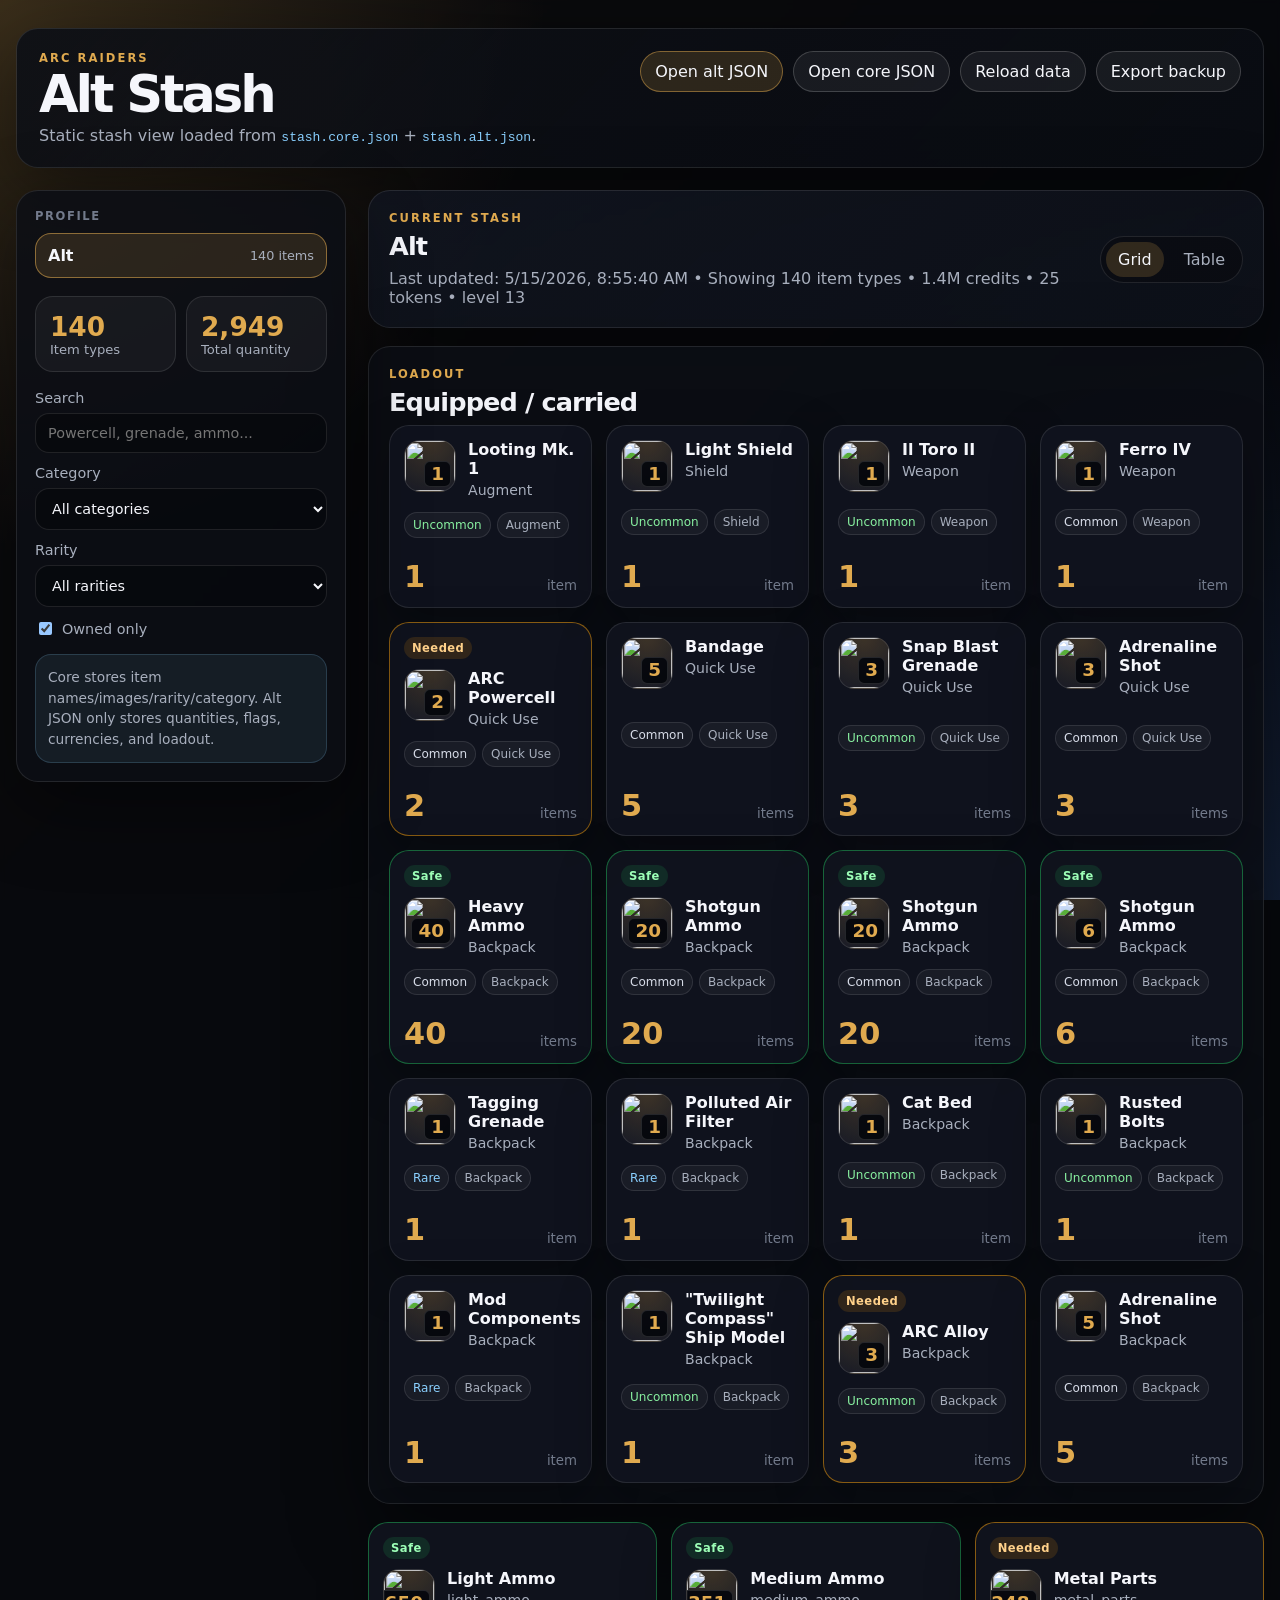
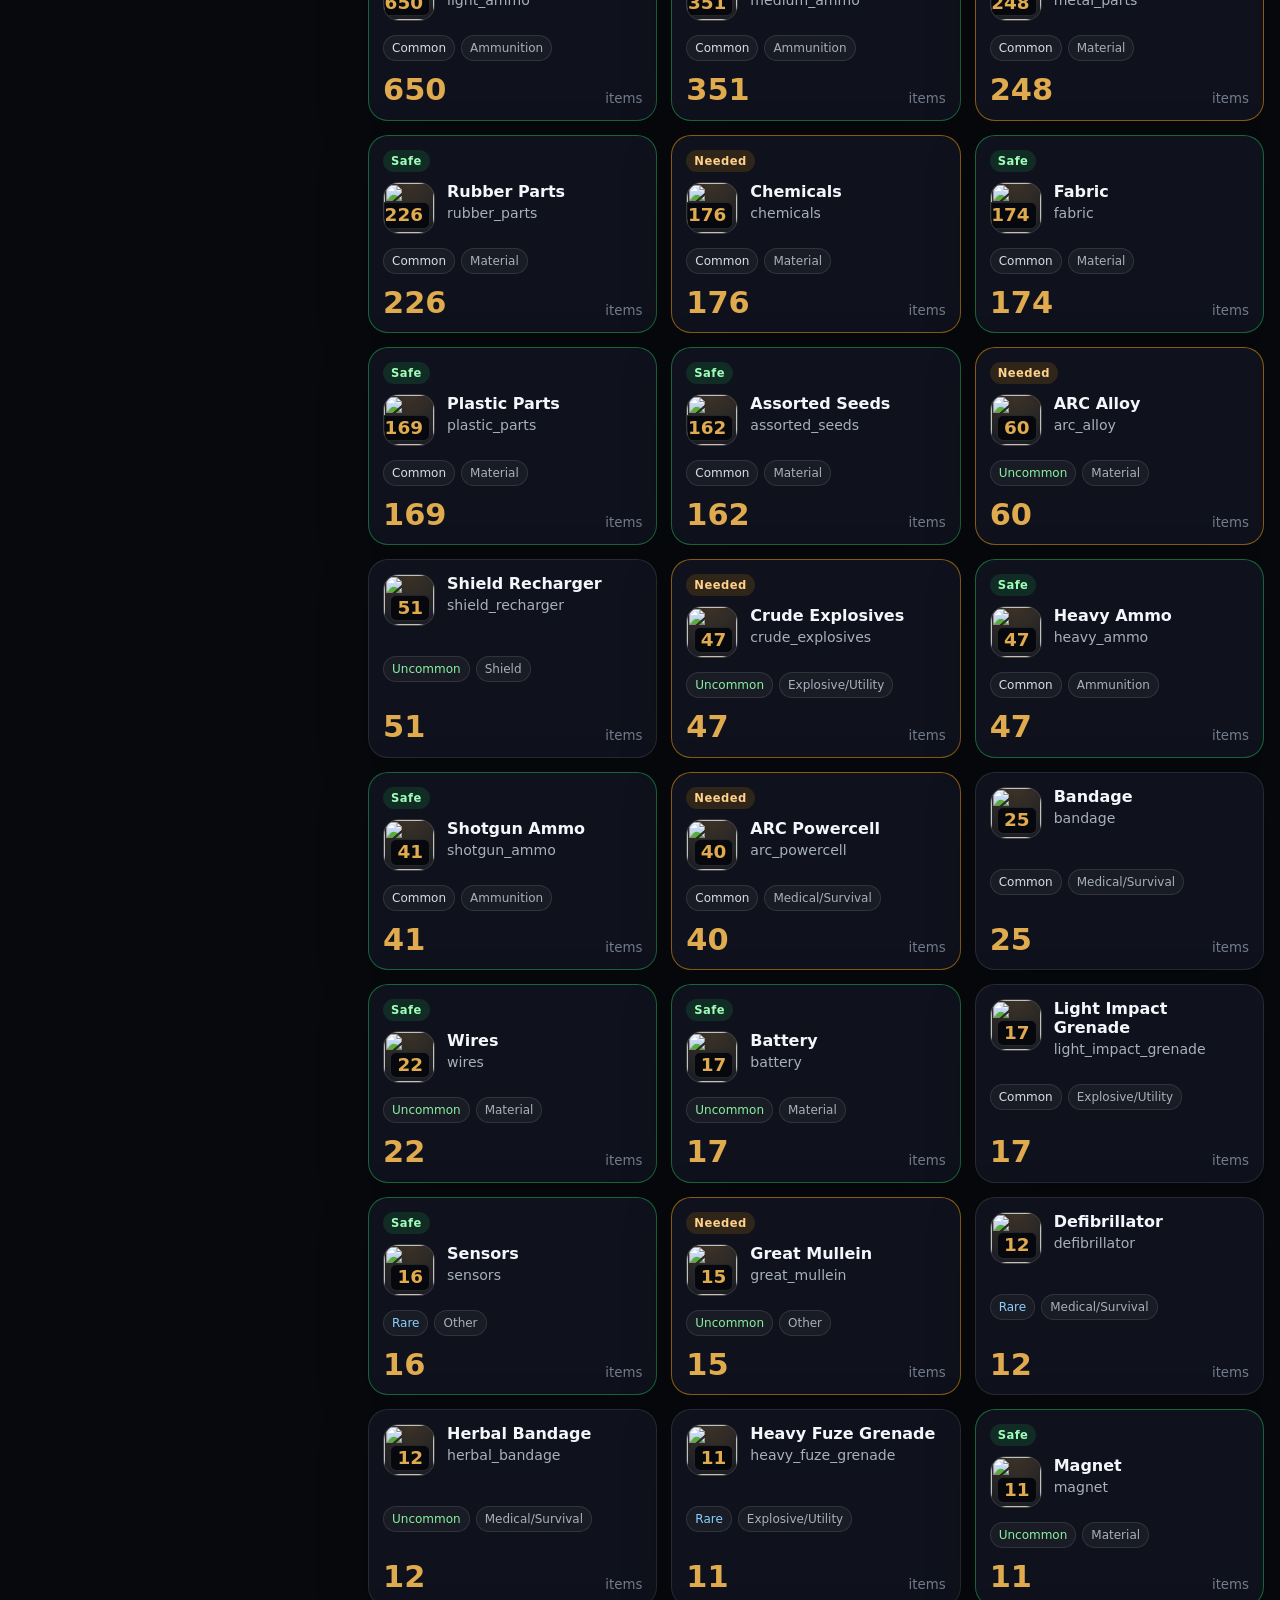
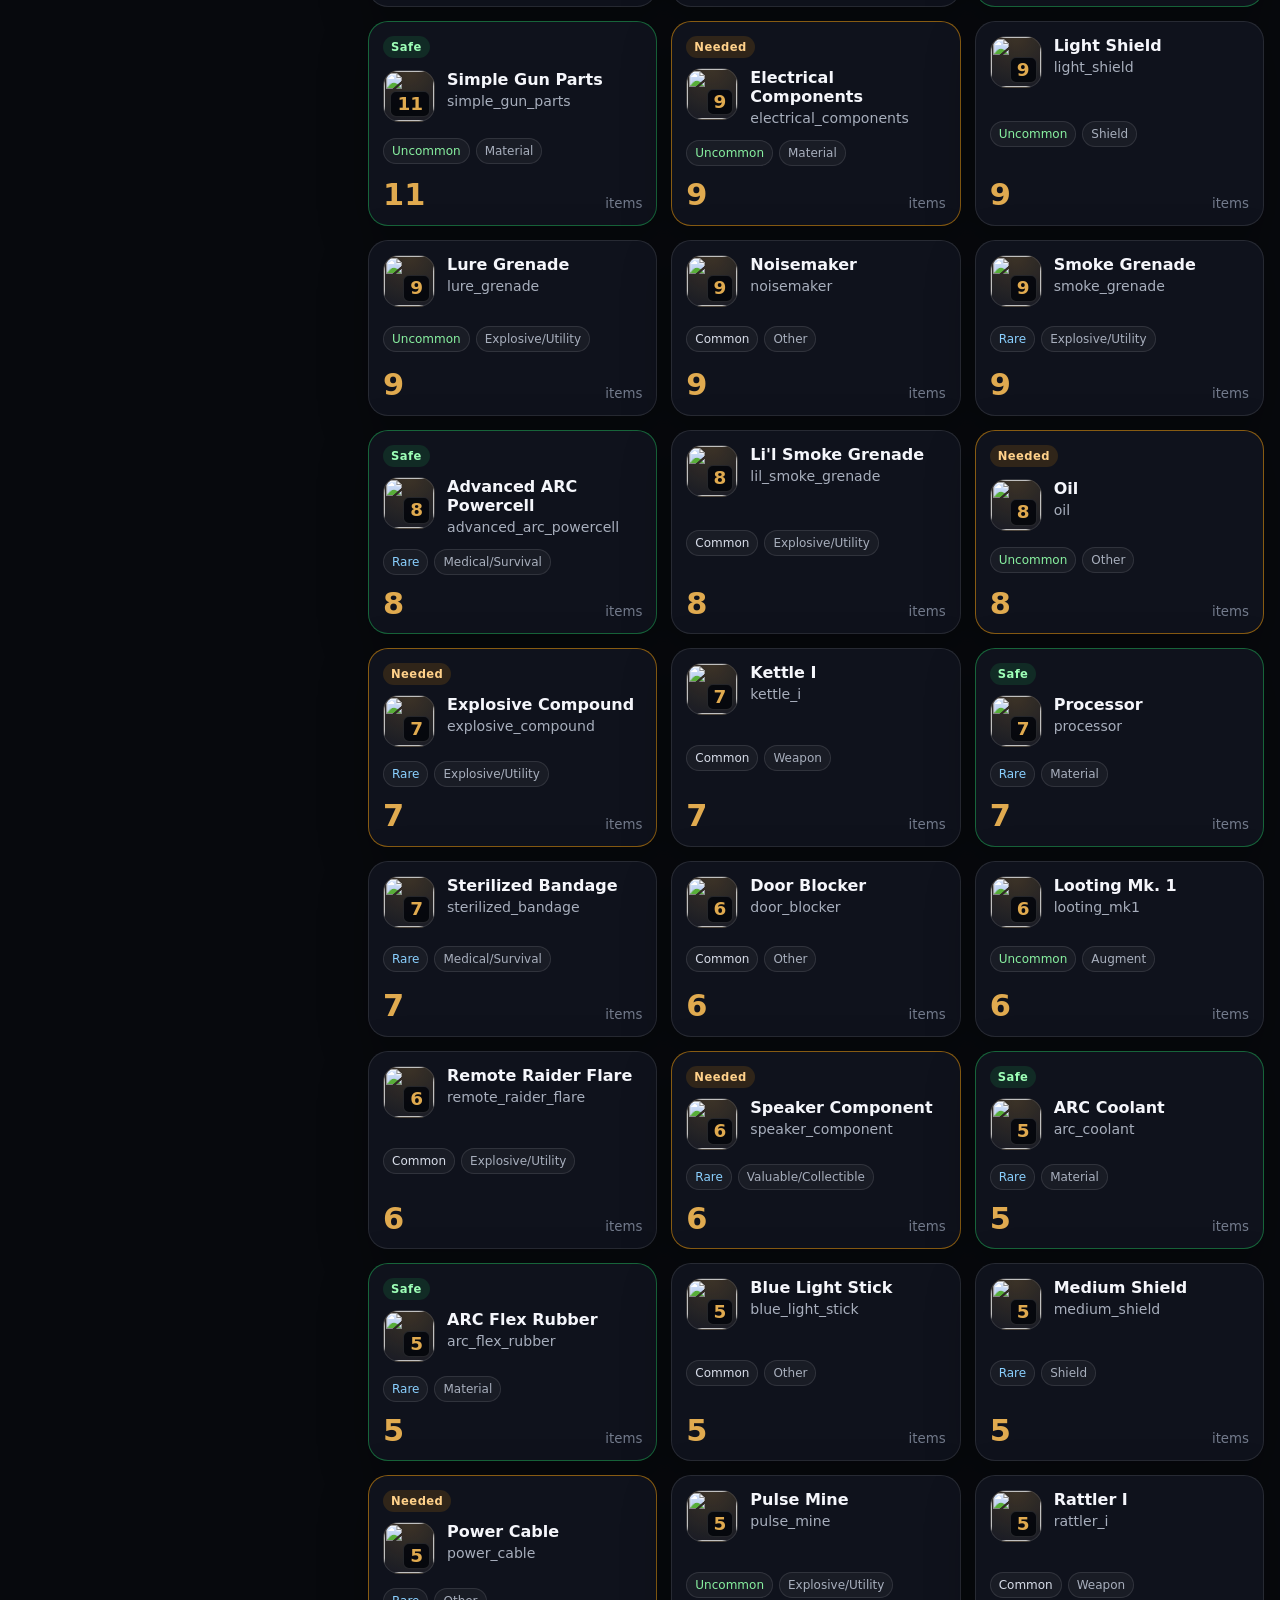
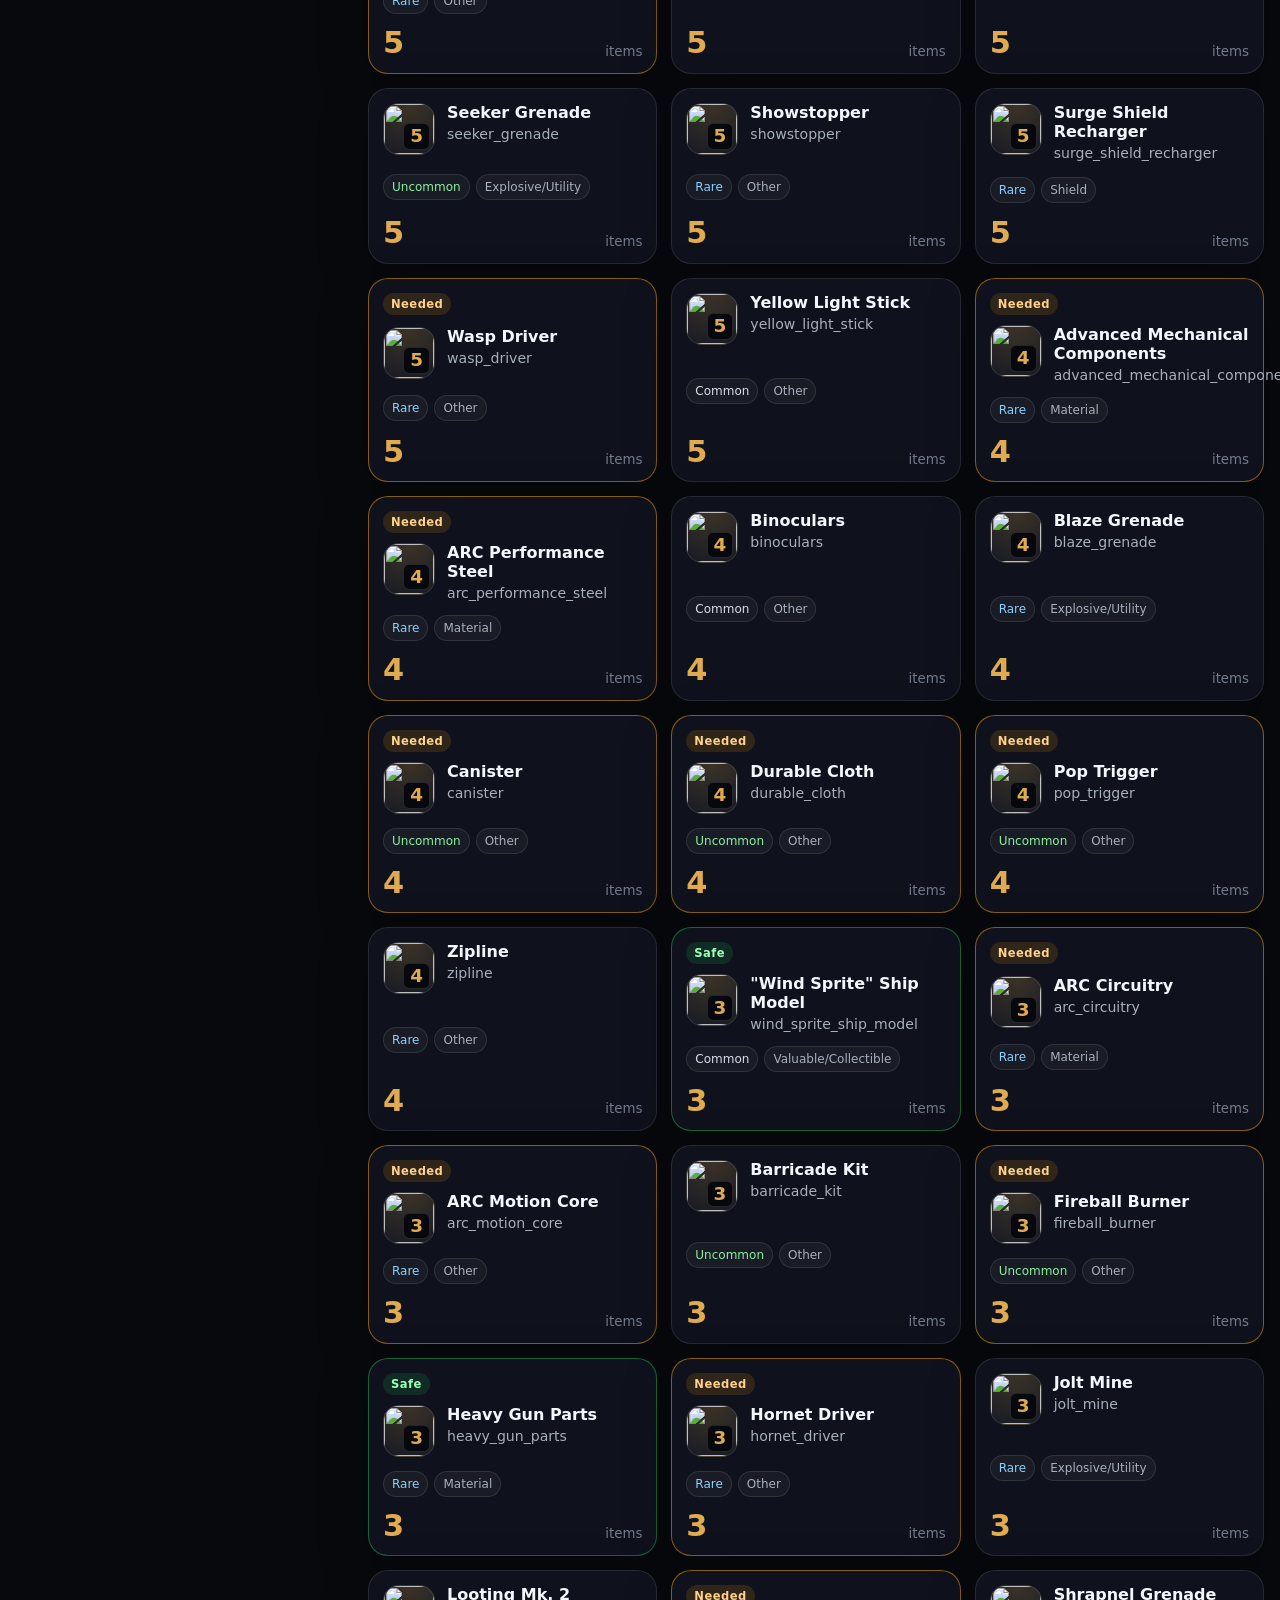
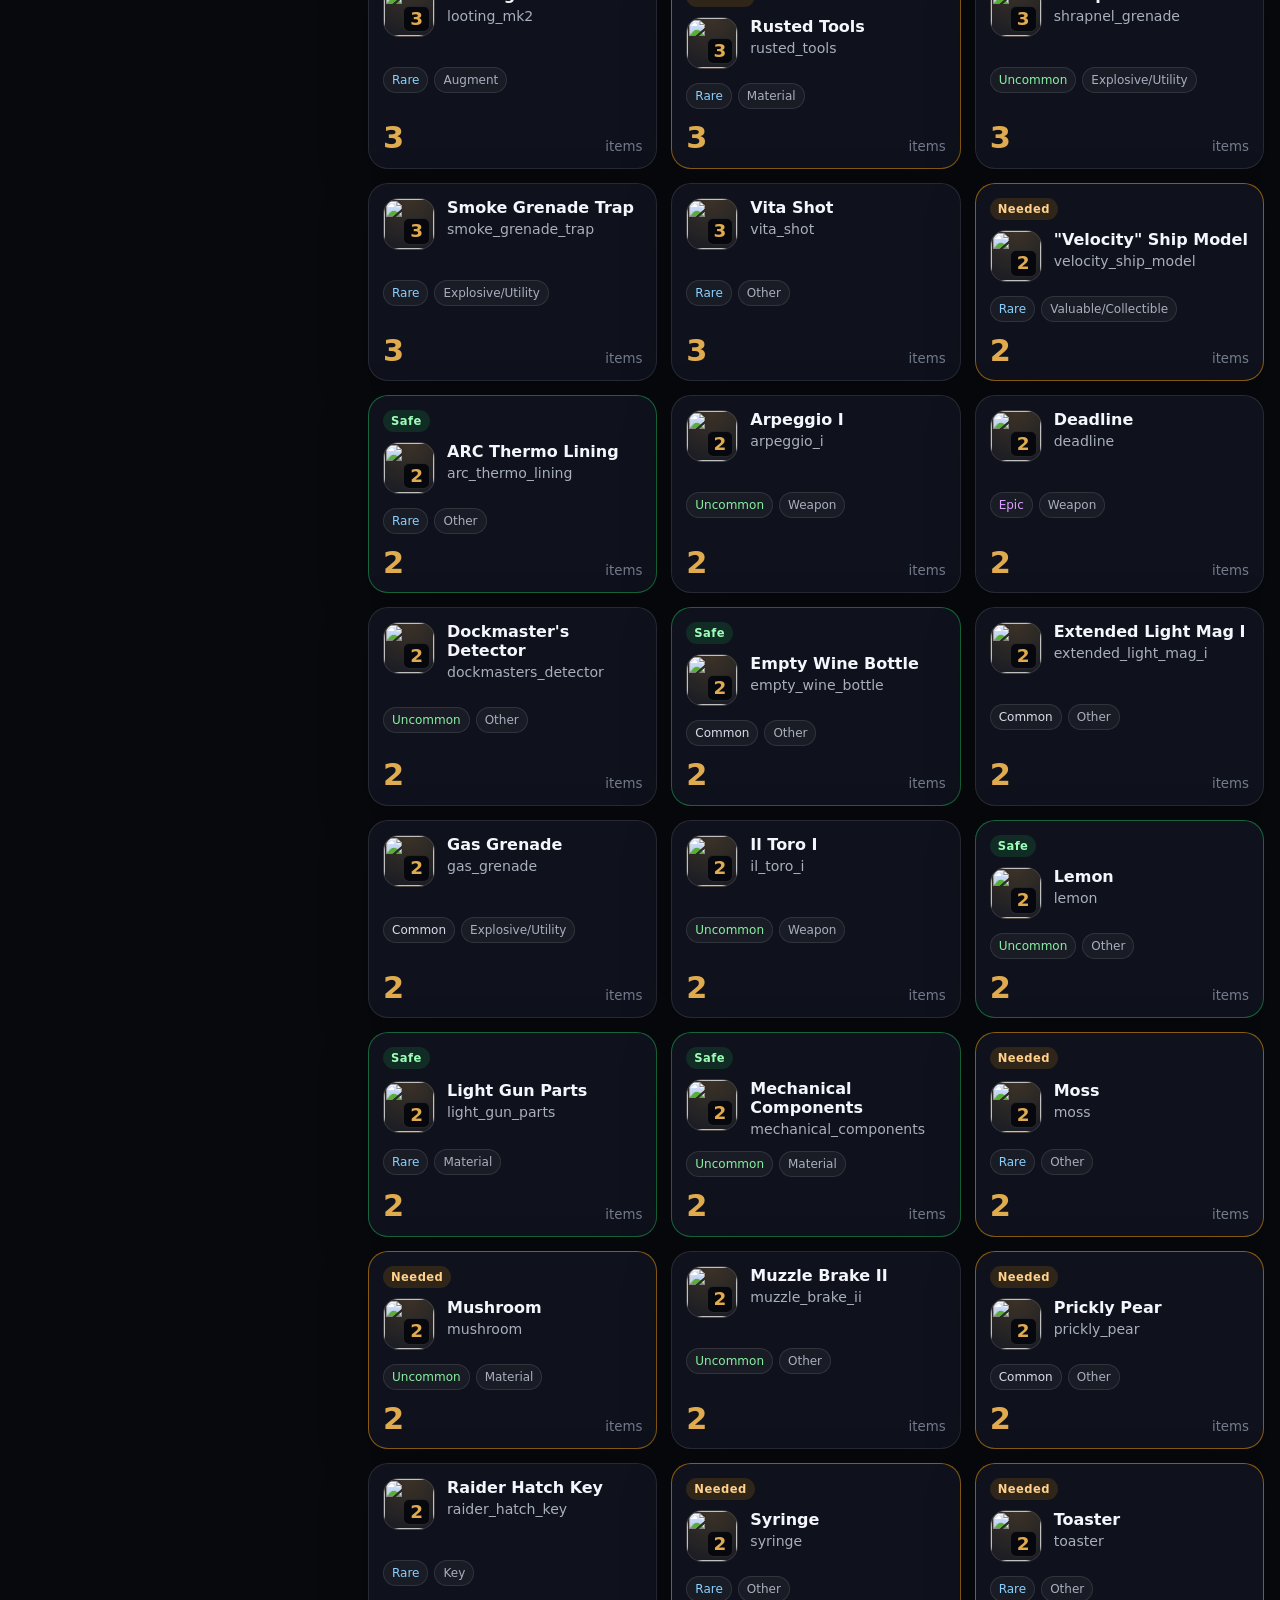
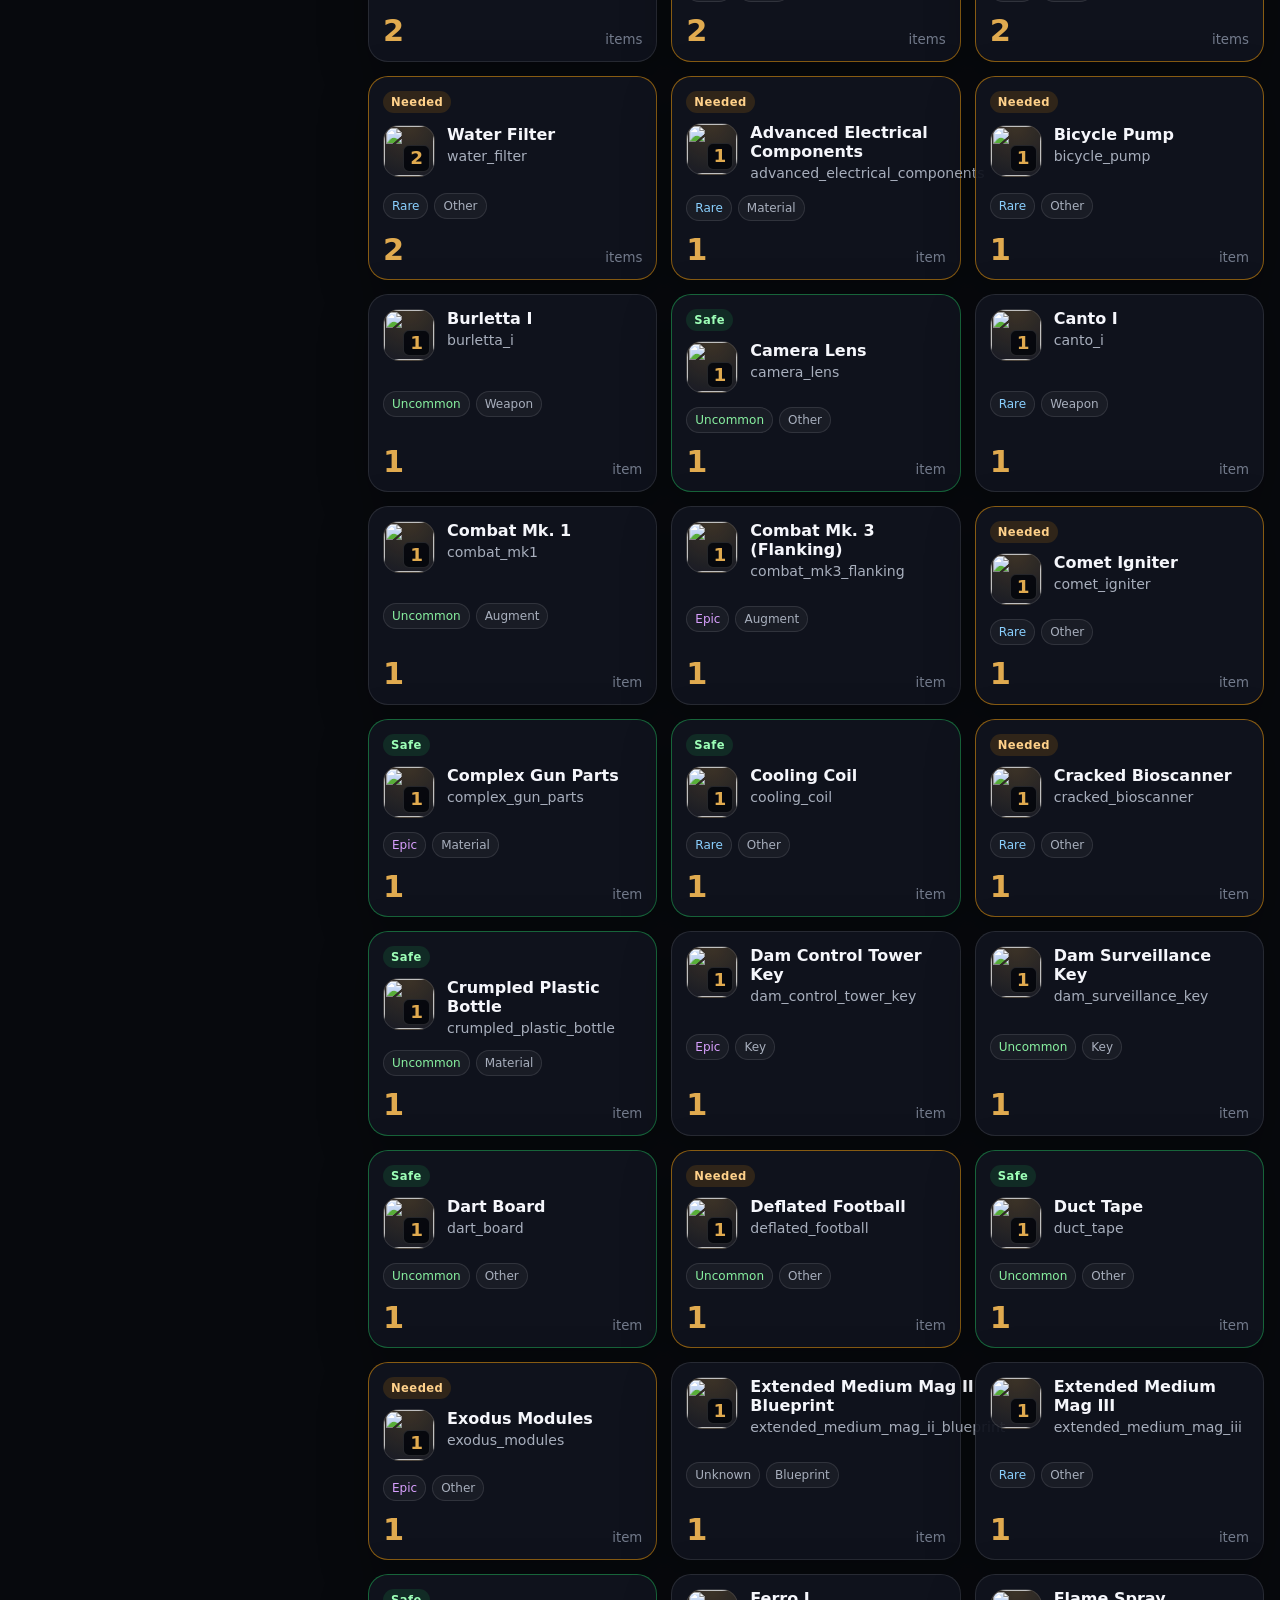
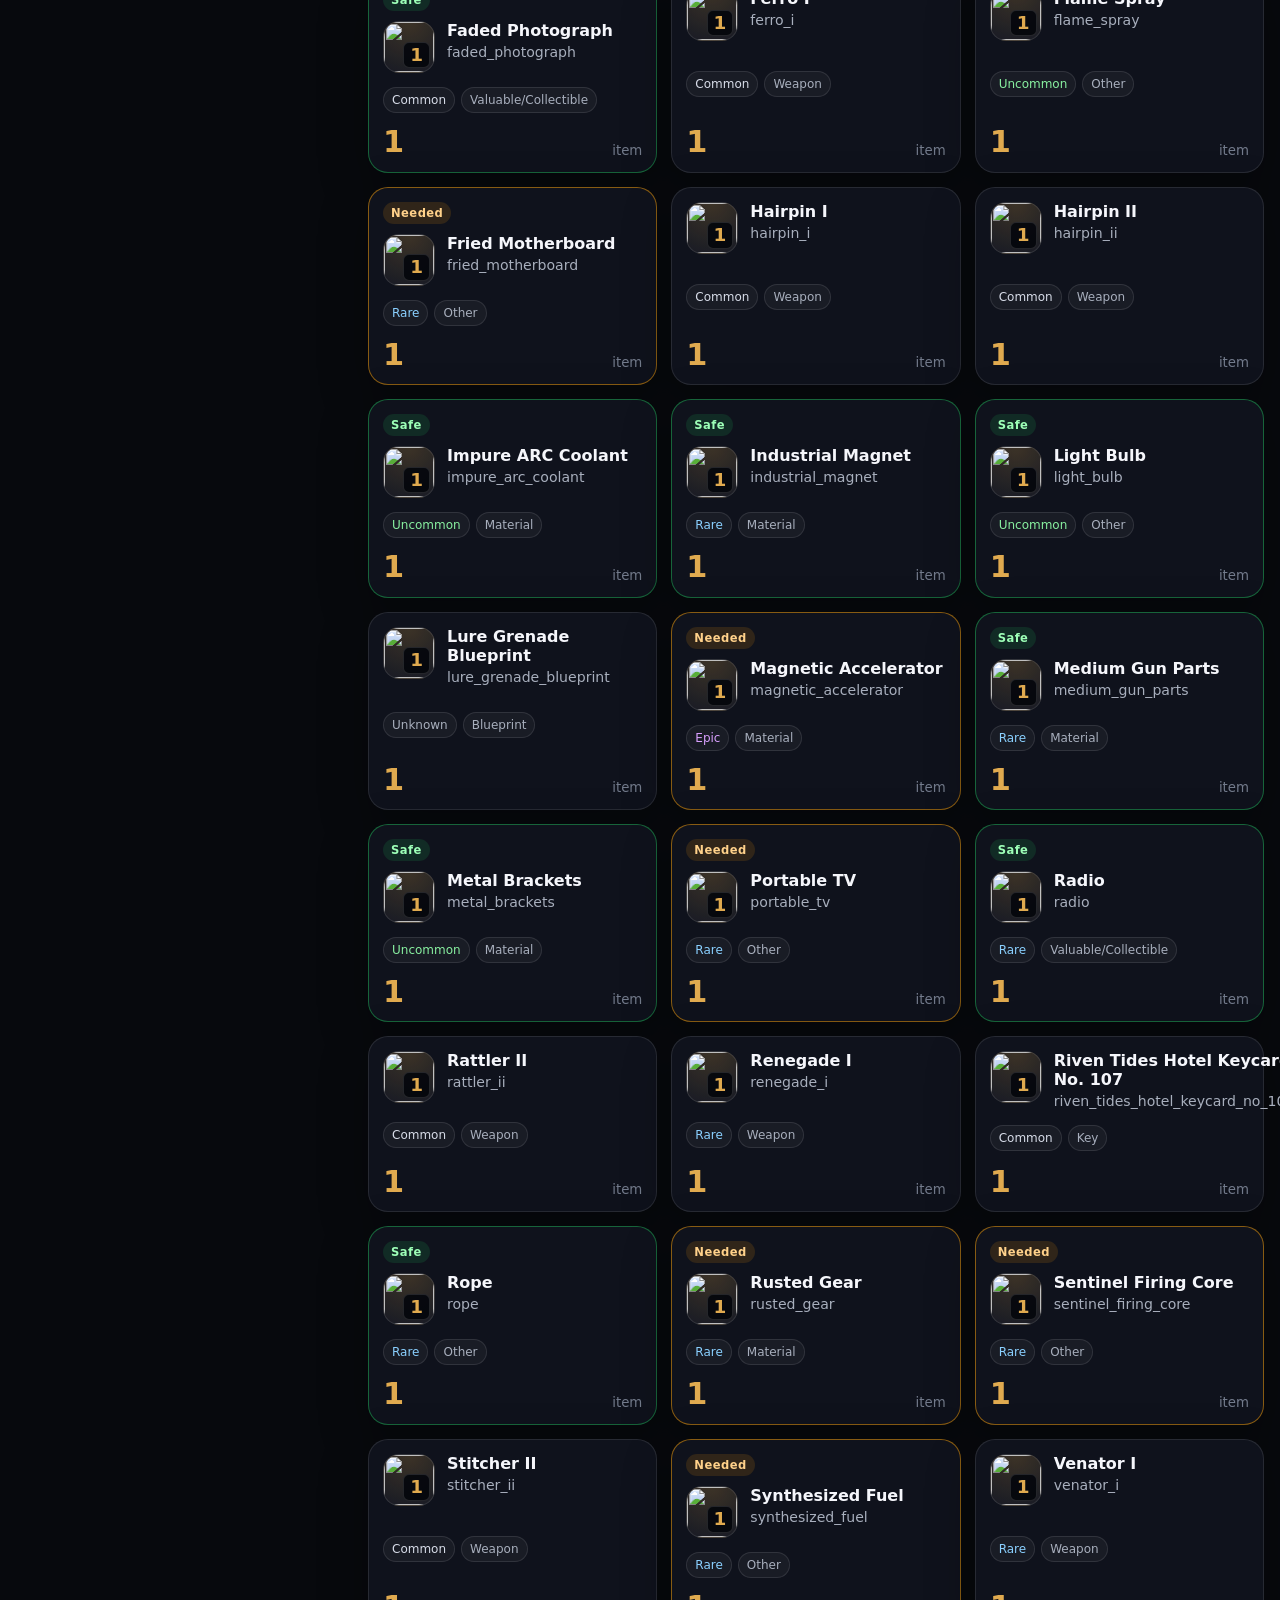
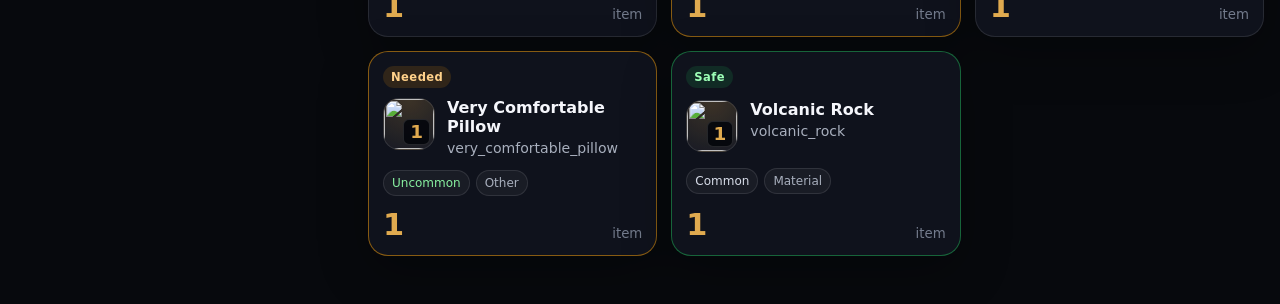
==== alt/index.html @ db2b0db4 "starter upload" ====
<!doctype html>
<html lang="en">
<head>
  <meta charset="utf-8" />
  <meta name="viewport" content="width=device-width, initial-scale=1" />

  <title>Alt Stash - Sic4rio ARC Stash</title>
  <meta name="description" content="Alt stash tracker for ARC Raiders." />

  <link rel="stylesheet" href="../assets/css/main.css" />
</head>
<body>
  <div class="page-bg"></div>
  <div class="page-overlay"></div>

  <div class="app-shell">
    <header class="topbar">
      <div>
        <p class="eyebrow">ARC Raiders</p>
        <h1>Alt Stash</h1>
        <p class="subtext">Static stash view loaded from <code>stash.core.json</code> + <code>stash.alt.json</code>.</p>
      </div>

      <div class="top-actions">
        <a class="btn primary" href="../data/stash.alt.json" target="_blank" rel="noopener">Open alt JSON</a>
        <a class="btn" href="../data/stash.core.json" target="_blank" rel="noopener">Open core JSON</a>
        <button id="reloadBtn" class="btn">Reload data</button>
        <button id="exportBtn" class="btn">Export backup</button>
      </div>
    </header>

    <main class="layout">
      <aside class="sidebar card">
        <div class="profile-block">
          <p class="small-label">Profile</p>
          <div id="profileTabs" class="profile-tabs"></div>
        </div>

        <div class="stats">
          <div>
            <span id="totalItems">0</span>
            <p>Item types</p>
          </div>
          <div>
            <span id="totalQuantity">0</span>
            <p>Total quantity</p>
          </div>
        </div>

        <div class="filters">
          <label>
            Search
            <input id="searchInput" type="search" placeholder="Powercell, grenade, ammo..." />
          </label>

          <label>
            Category
            <select id="categoryFilter">
              <option value="all">All categories</option>
            </select>
          </label>

          <label>
            Rarity
            <select id="rarityFilter">
              <option value="all">All rarities</option>
            </select>
          </label>

          <label class="check-row">
            <input id="ownedOnly" type="checkbox" checked />
            Owned only
          </label>
        </div>

        <div class="hint">
          Core stores item names/images/rarity/category. Alt JSON only stores quantities, flags, currencies, and loadout.
        </div>
      </aside>

      <section class="content">
        <section class="card hero-card">
          <div>
            <p class="eyebrow">Current stash</p>
            <h2 id="profileTitle">Alt</h2>
            <p id="lastUpdated" class="subtext">Loading...</p>
          </div>

          <div class="view-tabs">
            <button class="view-tab active" data-view="grid">Grid</button>
            <button class="view-tab" data-view="table">Table</button>
          </div>
        </section>

        <section id="loadoutSection" class="card loadout-section hidden">
          <div class="section-head">
            <div>
              <p class="eyebrow">Loadout</p>
              <h2>Equipped / carried</h2>
            </div>
          </div>
          <div id="loadoutGrid" class="loadout-grid"></div>
        </section>

        <section id="emptyState" class="card empty-state hidden">
          <h2>No stash data found</h2>
          <p>
            Check that <code>data/stash.core.json</code> and <code>data/stash.alt.json</code> exist.
          </p>
        </section>

        <section id="inventoryGrid" class="inventory-grid"></section>

        <section id="inventoryTableWrap" class="card table-wrap hidden">
          <table>
            <thead>
              <tr>
                <th>Item</th>
                <th>Qty</th>
                <th>Rarity</th>
                <th>Category</th>
                <th>Flags</th>
              </tr>
            </thead>
            <tbody id="inventoryTable"></tbody>
          </table>
        </section>
      </section>
    </main>
  </div>

  <template id="itemCardTemplate">
    <article class="item-card">
      <div class="item-top">
        <div class="item-icon">
          <span></span>
        </div>
        <div>
          <h3></h3>
          <p></p>
        </div>
      </div>

      <div class="item-meta">
        <span class="pill rarity"></span>
        <span class="pill category"></span>
      </div>

      <div class="item-bottom">
        <strong></strong>
        <small></small>
      </div>
    </article>
  </template>

  <script>
    window.STASH_CONFIG = {
      pageTitle: "Alt",
      coreFile: "../data/stash.core.json",
      stashFile: "../data/stash.alt.json"
    };
  </script>
  <script src="../assets/js/app.js"></script>
</body>
</html>
---- assets/css/main.css ----
:root {
  --bg: #07090d;
  --panel: rgba(12, 15, 22, 0.86);
  --panel-strong: rgba(16, 20, 30, 0.94);
  --border: rgba(255, 255, 255, 0.1);
  --border-strong: rgba(255, 255, 255, 0.18);
  --text: #f5f6fb;
  --muted: #a8afbd;
  --muted-2: #737b8c;
  --accent: #e0aa4f;
  --accent-2: #8ad0ff;
  --danger: #ff5f6d;
  --good: #88f0a0;
  --shadow: 0 24px 80px rgba(0, 0, 0, 0.45);
  --radius: 22px;
}

* {
  box-sizing: border-box;
}

html {
  color-scheme: dark;
}

body {
  margin: 0;
  min-height: 100vh;
  font-family:
    Inter,
    ui-sans-serif,
    system-ui,
    -apple-system,
    BlinkMacSystemFont,
    "Segoe UI",
    sans-serif;
  background: var(--bg);
  color: var(--text);
}

button,
input,
select {
  font: inherit;
}

button {
  cursor: pointer;
}

.page-bg {
  position: fixed;
  inset: 0;
  background:
    linear-gradient(135deg, rgba(224, 170, 79, 0.12), rgba(73, 127, 255, 0.08)),
    url("https://sic4riodragon.uk/assets/general.png") center / cover no-repeat;
  filter: saturate(1.05) contrast(1.05);
  z-index: -3;
}

.page-overlay {
  position: fixed;
  inset: 0;
  background:
    radial-gradient(circle at top left, rgba(224, 170, 79, 0.22), transparent 35%),
    radial-gradient(circle at bottom right, rgba(88, 150, 255, 0.16), transparent 36%),
    rgba(3, 5, 9, 0.72);
  backdrop-filter: blur(2px);
  z-index: -2;
}

.app-shell {
  width: min(1520px, calc(100% - 32px));
  margin: 0 auto;
  padding: 28px 0 48px;
}

.topbar {
  display: flex;
  justify-content: space-between;
  align-items: flex-start;
  gap: 18px;
  margin-bottom: 22px;
  padding: 22px;
  border: 1px solid var(--border);
  border-radius: var(--radius);
  background: linear-gradient(135deg, rgba(12, 15, 22, 0.9), rgba(12, 15, 22, 0.58));
  box-shadow: var(--shadow);
}

.eyebrow {
  margin: 0 0 6px;
  color: var(--accent);
  text-transform: uppercase;
  letter-spacing: 0.18em;
  font-size: 0.72rem;
  font-weight: 800;
}

h1,
h2,
h3,
p {
  margin-top: 0;
}

h1 {
  margin-bottom: 8px;
  font-size: clamp(2rem, 4vw, 4.4rem);
  line-height: 0.92;
  letter-spacing: -0.06em;
}

h2 {
  margin-bottom: 8px;
  font-size: clamp(1.5rem, 2vw, 2.4rem);
  letter-spacing: -0.035em;
}

h3 {
  margin-bottom: 4px;
  font-size: 1rem;
}

.subtext {
  margin-bottom: 0;
  color: var(--muted);
}

.top-actions {
  display: flex;
  flex-wrap: wrap;
  justify-content: flex-end;
  gap: 10px;
}

.btn {
  border: 1px solid var(--border-strong);
  background: rgba(255, 255, 255, 0.06);
  color: var(--text);
  border-radius: 999px;
  padding: 10px 14px;
  transition:
    transform 0.15s ease,
    border-color 0.15s ease,
    background 0.15s ease;
}

.btn:hover {
  transform: translateY(-1px);
  border-color: rgba(255, 255, 255, 0.3);
  background: rgba(255, 255, 255, 0.1);
}

.btn.primary {
  border-color: rgba(224, 170, 79, 0.48);
  background: rgba(224, 170, 79, 0.16);
}

.btn.danger {
  border-color: rgba(255, 95, 109, 0.35);
  color: #ffd3d8;
}

.layout {
  display: grid;
  grid-template-columns: 330px minmax(0, 1fr);
  gap: 22px;
}

.card {
  border: 1px solid var(--border);
  border-radius: var(--radius);
  background: var(--panel);
  box-shadow: var(--shadow);
}

.sidebar {
  position: sticky;
  top: 18px;
  align-self: start;
  padding: 18px;
}

.small-label {
  margin-bottom: 10px;
  color: var(--muted-2);
  text-transform: uppercase;
  letter-spacing: 0.14em;
  font-size: 0.72rem;
  font-weight: 800;
}

.profile-tabs {
  display: grid;
  gap: 8px;
}

.profile-tab {
  display: flex;
  align-items: center;
  justify-content: space-between;
  gap: 8px;
  width: 100%;
  border: 1px solid var(--border);
  border-radius: 16px;
  padding: 12px;
  background: rgba(255, 255, 255, 0.045);
  color: var(--text);
  text-align: left;
}

.profile-tab.active {
  border-color: rgba(224, 170, 79, 0.55);
  background: rgba(224, 170, 79, 0.14);
}

.profile-tab span {
  color: var(--muted);
  font-size: 0.8rem;
}

.stats {
  display: grid;
  grid-template-columns: 1fr 1fr;
  gap: 10px;
  margin: 18px 0;
}

.stats div {
  padding: 14px;
  border: 1px solid var(--border);
  border-radius: 18px;
  background: rgba(255, 255, 255, 0.045);
}

.stats span {
  display: block;
  font-size: 1.65rem;
  font-weight: 900;
  color: var(--accent);
}

.stats p {
  margin-bottom: 0;
  color: var(--muted);
  font-size: 0.82rem;
}

.filters {
  display: grid;
  gap: 12px;
}

.filters label {
  display: grid;
  gap: 7px;
  color: var(--muted);
  font-size: 0.9rem;
}

input,
select {
  width: 100%;
  border: 1px solid var(--border);
  border-radius: 14px;
  padding: 11px 12px;
  background: rgba(0, 0, 0, 0.32);
  color: var(--text);
  outline: none;
}

input:focus,
select:focus {
  border-color: rgba(224, 170, 79, 0.55);
}

.check-row {
  display: flex !important;
  grid-template-columns: auto 1fr;
  align-items: center;
}

.check-row input {
  width: auto;
}

.hint {
  margin-top: 16px;
  border: 1px solid rgba(138, 208, 255, 0.18);
  border-radius: 16px;
  padding: 12px;
  background: rgba(138, 208, 255, 0.08);
  color: var(--muted);
  font-size: 0.86rem;
  line-height: 1.5;
}

.content {
  display: grid;
  gap: 18px;
  min-width: 0;
}

.hero-card {
  display: flex;
  align-items: center;
  justify-content: space-between;
  gap: 14px;
  padding: 20px;
  background: linear-gradient(135deg, rgba(16, 20, 30, 0.94), rgba(16, 20, 30, 0.7));
}

.view-tabs {
  display: flex;
  gap: 8px;
  padding: 5px;
  border: 1px solid var(--border);
  border-radius: 999px;
  background: rgba(0, 0, 0, 0.24);
}

.view-tab {
  border: 0;
  border-radius: 999px;
  padding: 8px 12px;
  background: transparent;
  color: var(--muted);
}

.view-tab.active {
  background: rgba(224, 170, 79, 0.18);
  color: var(--text);
}

.empty-state {
  padding: 28px;
  text-align: center;
}

.empty-state p {
  color: var(--muted);
}

code {
  color: var(--accent-2);
}

.inventory-grid {
  display: grid;
  grid-template-columns: repeat(auto-fill, minmax(220px, 1fr));
  gap: 14px;
}

.item-card {
  border: 1px solid var(--border);
  border-radius: 20px;
  padding: 14px;
  background: var(--panel-strong);
  box-shadow: 0 16px 50px rgba(0, 0, 0, 0.28);
  min-height: 176px;
  display: flex;
  flex-direction: column;
  justify-content: space-between;
}

.item-top {
  display: flex;
  gap: 12px;
  align-items: flex-start;
}

.item-icon {
  width: 52px;
  height: 52px;
  display: grid;
  place-items: center;
  flex: 0 0 auto;
  border: 1px solid var(--border);
  border-radius: 16px;
  background: radial-gradient(circle at top, rgba(224, 170, 79, 0.22), rgba(255, 255, 255, 0.04));
  overflow: hidden;
}

.item-icon img {
  width: 100%;
  height: 100%;
  object-fit: contain;
}

.item-icon span {
  color: var(--accent);
  font-weight: 900;
  font-size: 1.15rem;
}

.item-top p {
  margin-bottom: 0;
  color: var(--muted);
  font-size: 0.88rem;
}

.item-meta {
  display: flex;
  flex-wrap: wrap;
  gap: 6px;
  margin: 14px 0;
}

.pill {
  border: 1px solid var(--border);
  border-radius: 999px;
  padding: 5px 8px;
  background: rgba(255, 255, 255, 0.045);
  color: var(--muted);
  font-size: 0.75rem;
}

.pill.rarity.common {
  color: #d7dce8;
}

.pill.rarity.uncommon {
  color: #88f0a0;
}

.pill.rarity.rare {
  color: #8ad0ff;
}

.pill.rarity.epic {
  color: #d9a0ff;
}

.pill.rarity.legendary {
  color: #ffd27a;
}

.item-bottom {
  display: flex;
  align-items: flex-end;
  justify-content: space-between;
  gap: 8px;
}

.item-bottom strong {
  color: var(--accent);
  font-size: 1.9rem;
  line-height: 1;
}

.item-bottom small {
  color: var(--muted-2);
}

.table-wrap {
  overflow: hidden;
}

table {
  width: 100%;
  border-collapse: collapse;
}

th,
td {
  padding: 13px 14px;
  border-bottom: 1px solid var(--border);
  text-align: left;
}

th {
  color: var(--muted);
  font-size: 0.78rem;
  text-transform: uppercase;
  letter-spacing: 0.1em;
}

td {
  color: var(--text);
}

.hidden {
  display: none !important;
}

@media (max-width: 920px) {
  .topbar,
  .hero-card {
    flex-direction: column;
    align-items: stretch;
  }

  .top-actions {
    justify-content: flex-start;
  }

  .layout {
    grid-template-columns: 1fr;
  }

  .sidebar {
    position: static;
  }
}

@media (max-width: 560px) {
  .app-shell {
    width: min(100% - 18px, 1520px);
    padding-top: 10px;
  }

  .topbar,
  .sidebar,
  .hero-card,
  .empty-state {
    border-radius: 18px;
  }

  .inventory-grid {
    grid-template-columns: 1fr;
  }
}
a.btn {
  text-decoration: none;
  display: inline-flex;
  align-items: center;
  justify-content: center;
}

.section-head {
  display: flex;
  justify-content: space-between;
  gap: 14px;
  padding: 20px 20px 0;
}

.loadout-section {
  padding-bottom: 20px;
}

.loadout-grid {
  display: grid;
  grid-template-columns: repeat(auto-fill, minmax(190px, 1fr));
  gap: 14px;
  padding: 0 20px;
}

.item-icon {
  position: relative;
}

.qty-badge {
  position: absolute;
  right: 4px;
  bottom: 4px;
  min-width: 1.5rem;
  padding: 3px 6px;
  border-radius: 6px;
  background: rgba(5, 7, 12, 0.92);
  color: var(--text);
  font-size: 0.75rem;
  font-weight: 800;
  line-height: 1;
  text-align: center;
  border: 1px solid rgba(255, 255, 255, 0.12);
}

.item-card.is-needed {
  border-color: rgba(245, 158, 11, 0.52);
}

.item-card.is-needed::before {
  content: "Needed";
  display: inline-flex;
  width: max-content;
  margin-bottom: 10px;
  padding: 4px 8px;
  border-radius: 999px;
  background: rgba(245, 158, 11, 0.14);
  color: #ffd18a;
  font-size: 0.72rem;
  font-weight: 800;
  letter-spacing: 0.04em;
}

.item-card.is-safe {
  border-color: rgba(34, 197, 94, 0.46);
}

.item-card.is-safe::before {
  content: "Safe";
  display: inline-flex;
  width: max-content;
  margin-bottom: 10px;
  padding: 4px 8px;
  border-radius: 999px;
  background: rgba(34, 197, 94, 0.14);
  color: #9dffb7;
  font-size: 0.72rem;
  font-weight: 800;
  letter-spacing: 0.04em;
}

.item-card.compact {
  min-height: 150px;
}

.item-card.compact .item-bottom {
  margin-top: 10px;
}


a.btn {
  text-decoration: none;
  display: inline-flex;
  align-items: center;
  justify-content: center;
}

.section-head {
  display: flex;
  justify-content: space-between;
  gap: 14px;
  padding: 20px 20px 0;
}

.loadout-section {
  padding-bottom: 20px;
}

.loadout-grid {
  display: grid;
  grid-template-columns: repeat(auto-fill, minmax(190px, 1fr));
  gap: 14px;
  padding: 0 20px;
}

.item-icon {
  position: relative;
}

.qty-badge {
  position: absolute;
  right: 4px;
  bottom: 4px;
  min-width: 1.5rem;
  padding: 3px 6px;
  border-radius: 6px;
  background: rgba(5, 7, 12, 0.92);
  color: var(--text);
  font-size: 0.75rem;
  font-weight: 800;
  line-height: 1;
  text-align: center;
  border: 1px solid rgba(255, 255, 255, 0.12);
}

.item-card.is-needed {
  border-color: rgba(245, 158, 11, 0.52);
}

.item-card.is-needed::before {
  content: "Needed";
  display: inline-flex;
  width: max-content;
  margin-bottom: 10px;
  padding: 4px 8px;
  border-radius: 999px;
  background: rgba(245, 158, 11, 0.14);
  color: #ffd18a;
  font-size: 0.72rem;
  font-weight: 800;
  letter-spacing: 0.04em;
}

.item-card.is-safe {
  border-color: rgba(34, 197, 94, 0.46);
}

.item-card.is-safe::before {
  content: "Safe";
  display: inline-flex;
  width: max-content;
  margin-bottom: 10px;
  padding: 4px 8px;
  border-radius: 999px;
  background: rgba(34, 197, 94, 0.14);
  color: #9dffb7;
  font-size: 0.72rem;
  font-weight: 800;
  letter-spacing: 0.04em;
}

.item-card.compact {
  min-height: 150px;
}

.item-card.compact .item-bottom {
  margin-top: 10px;
}
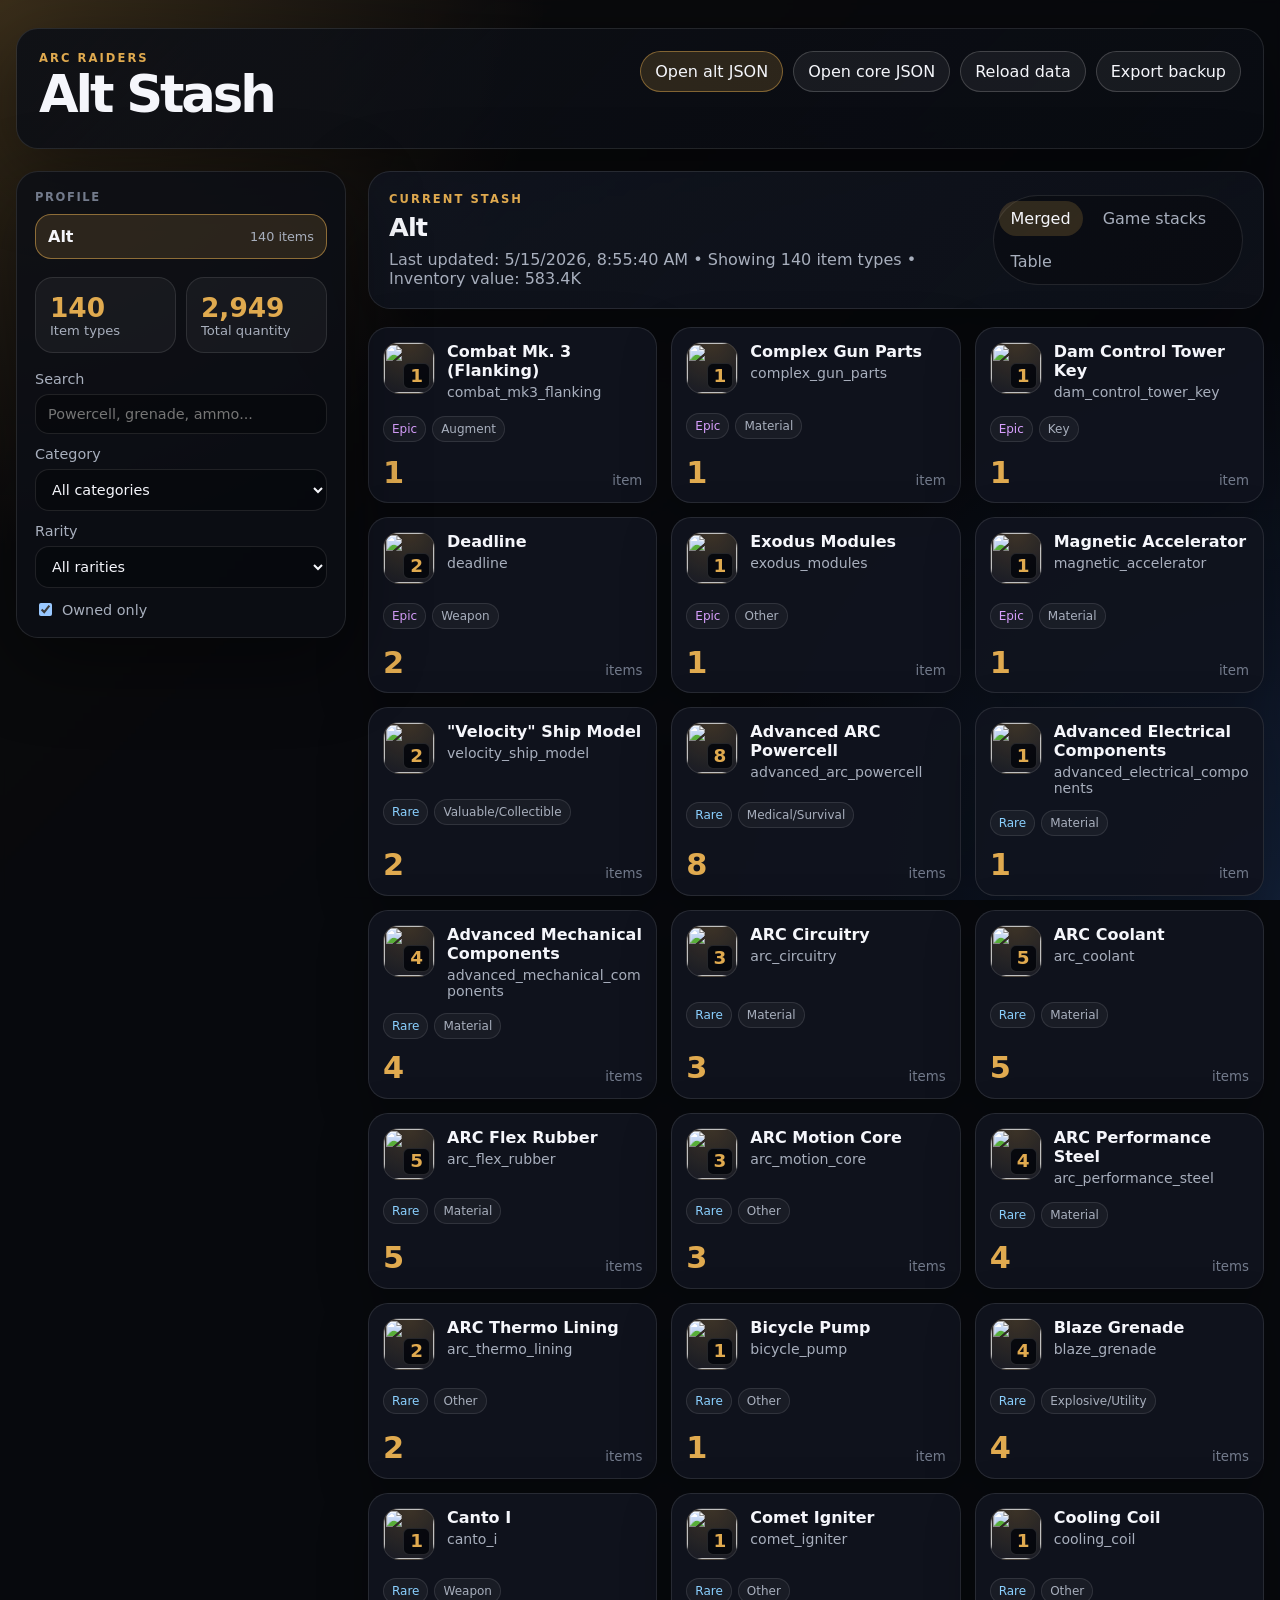
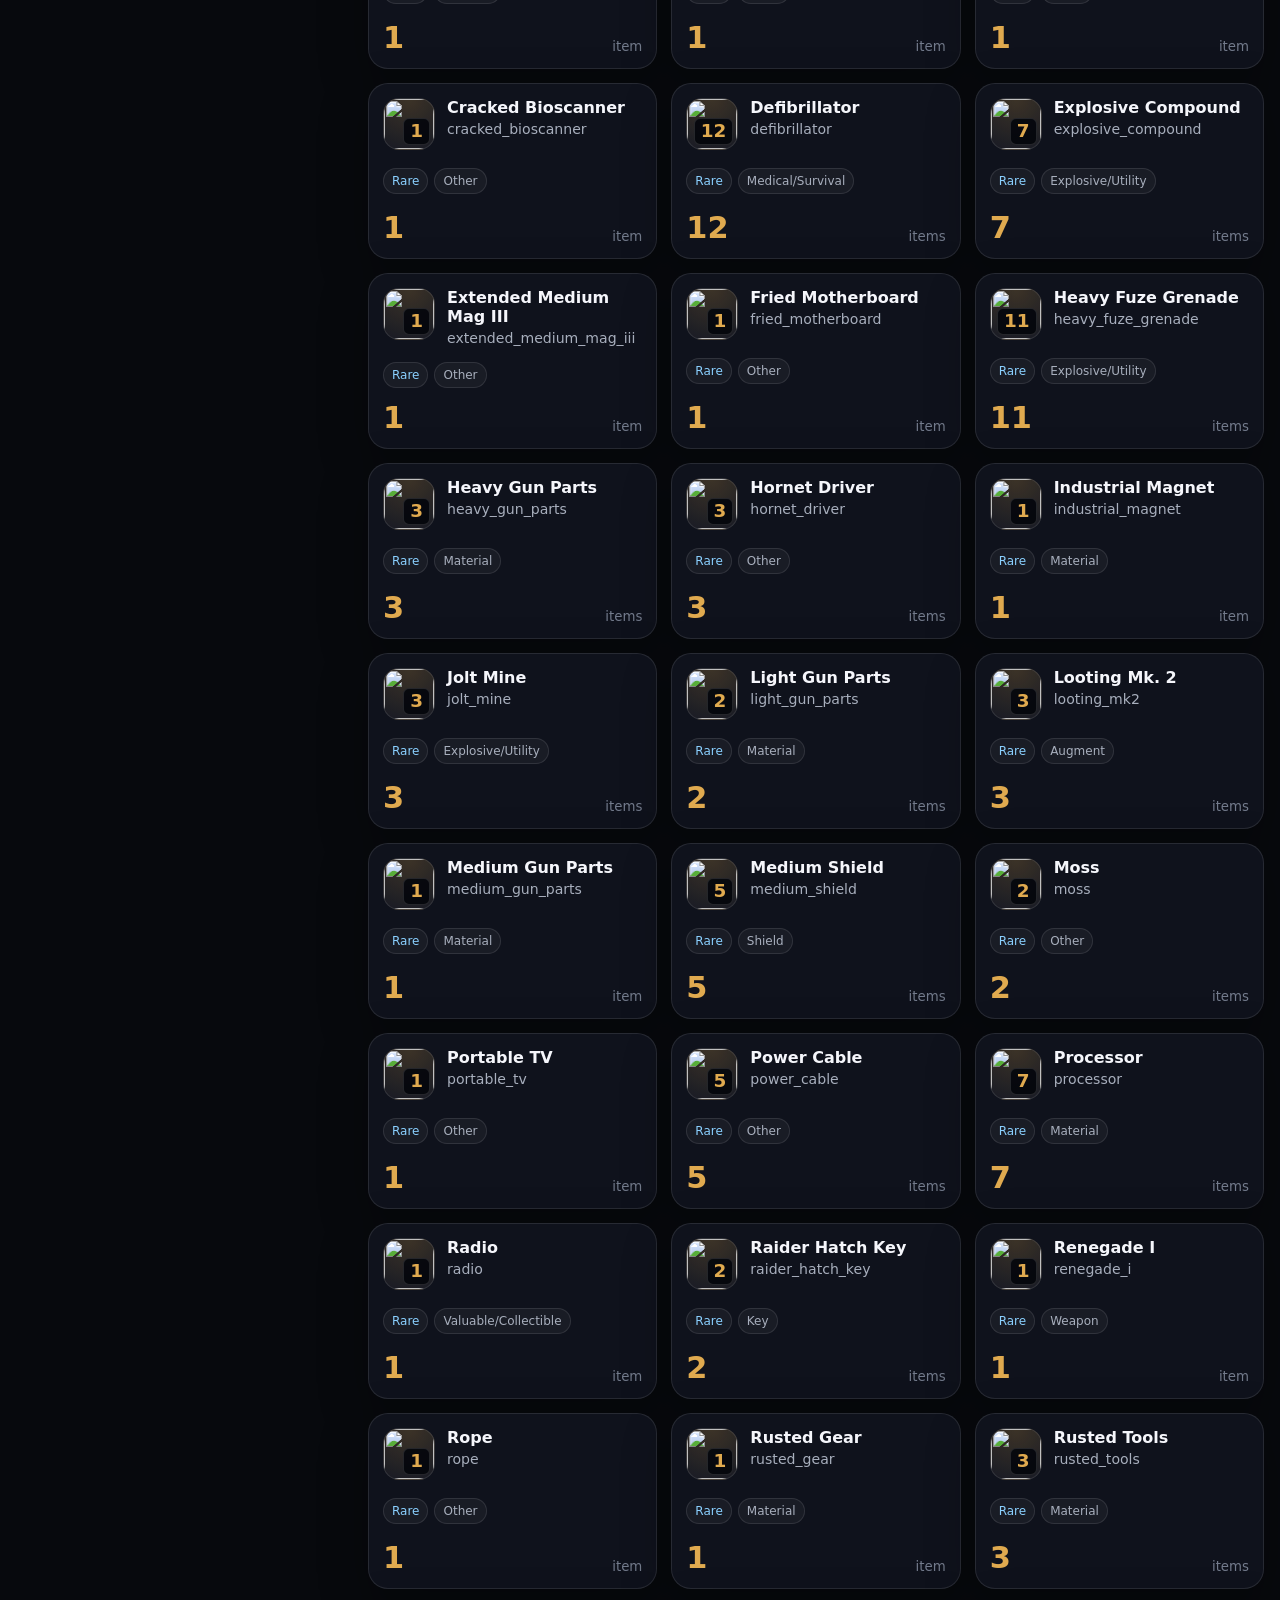
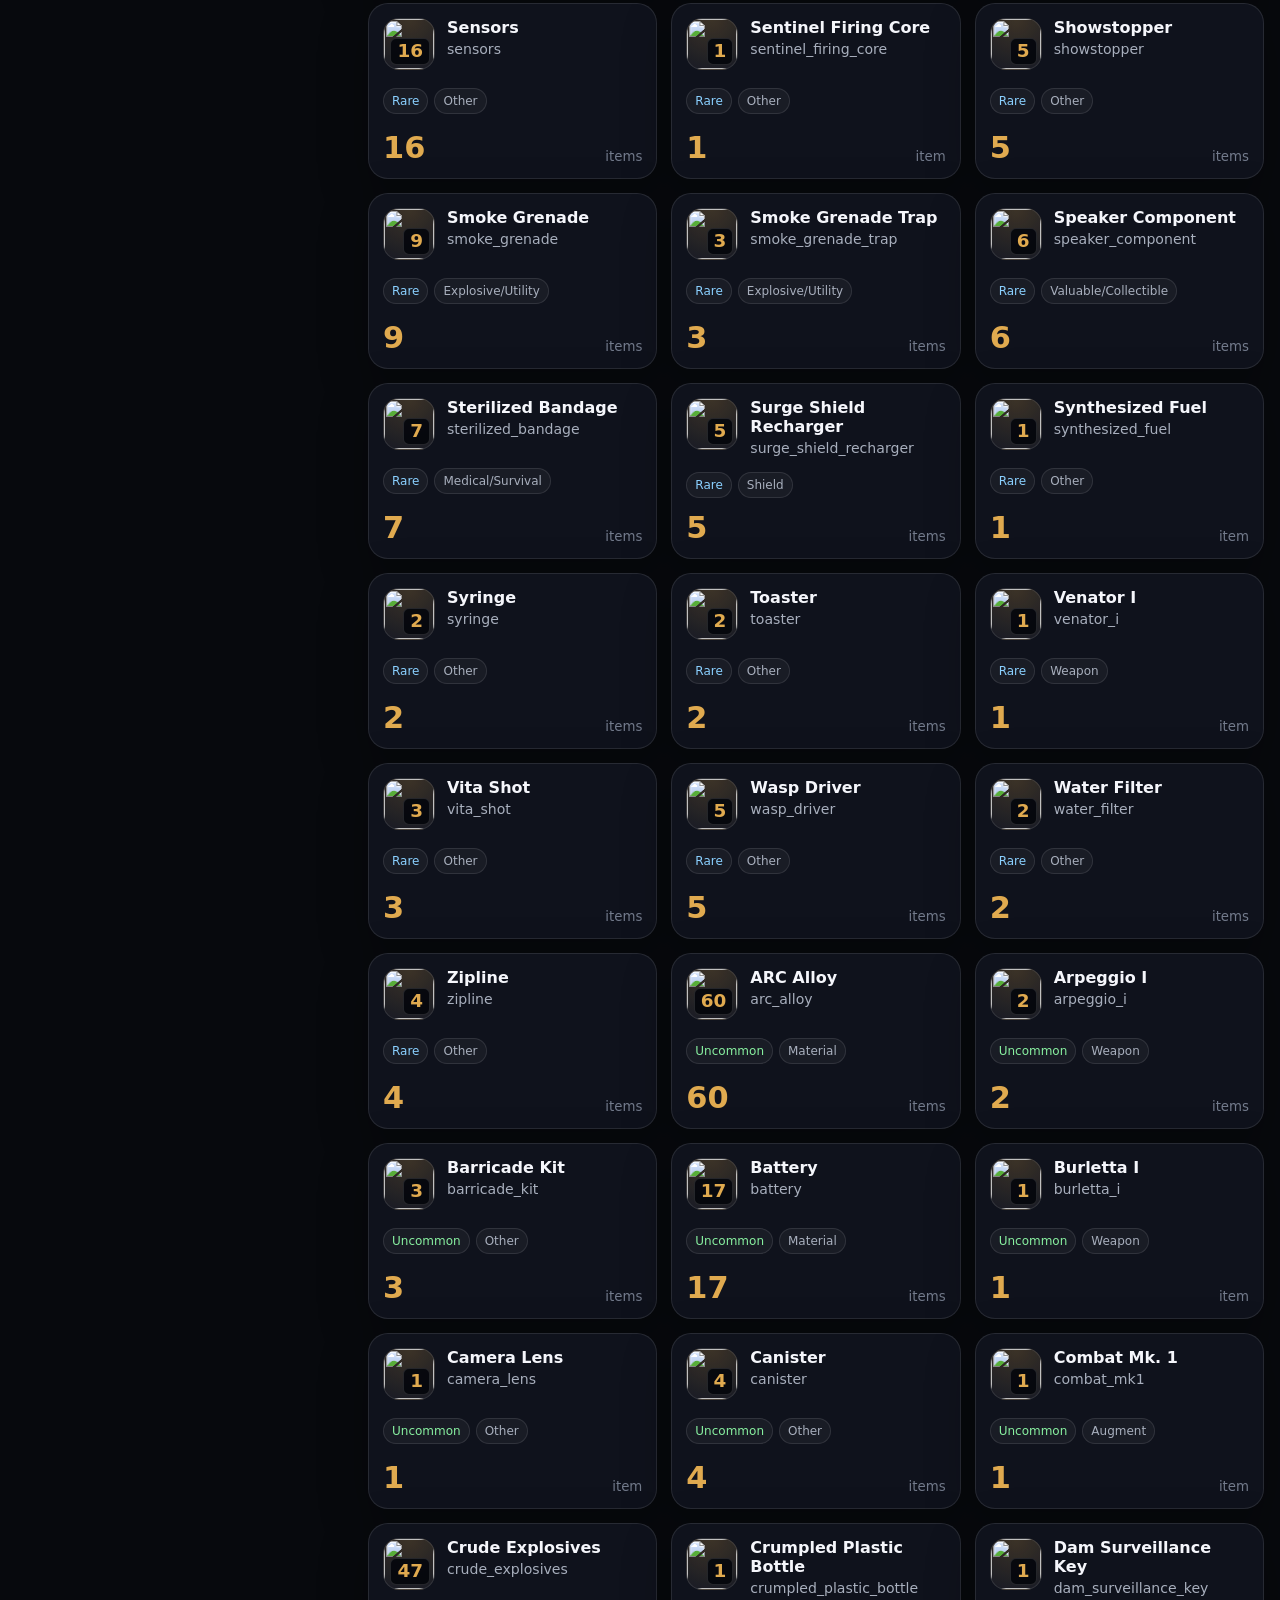
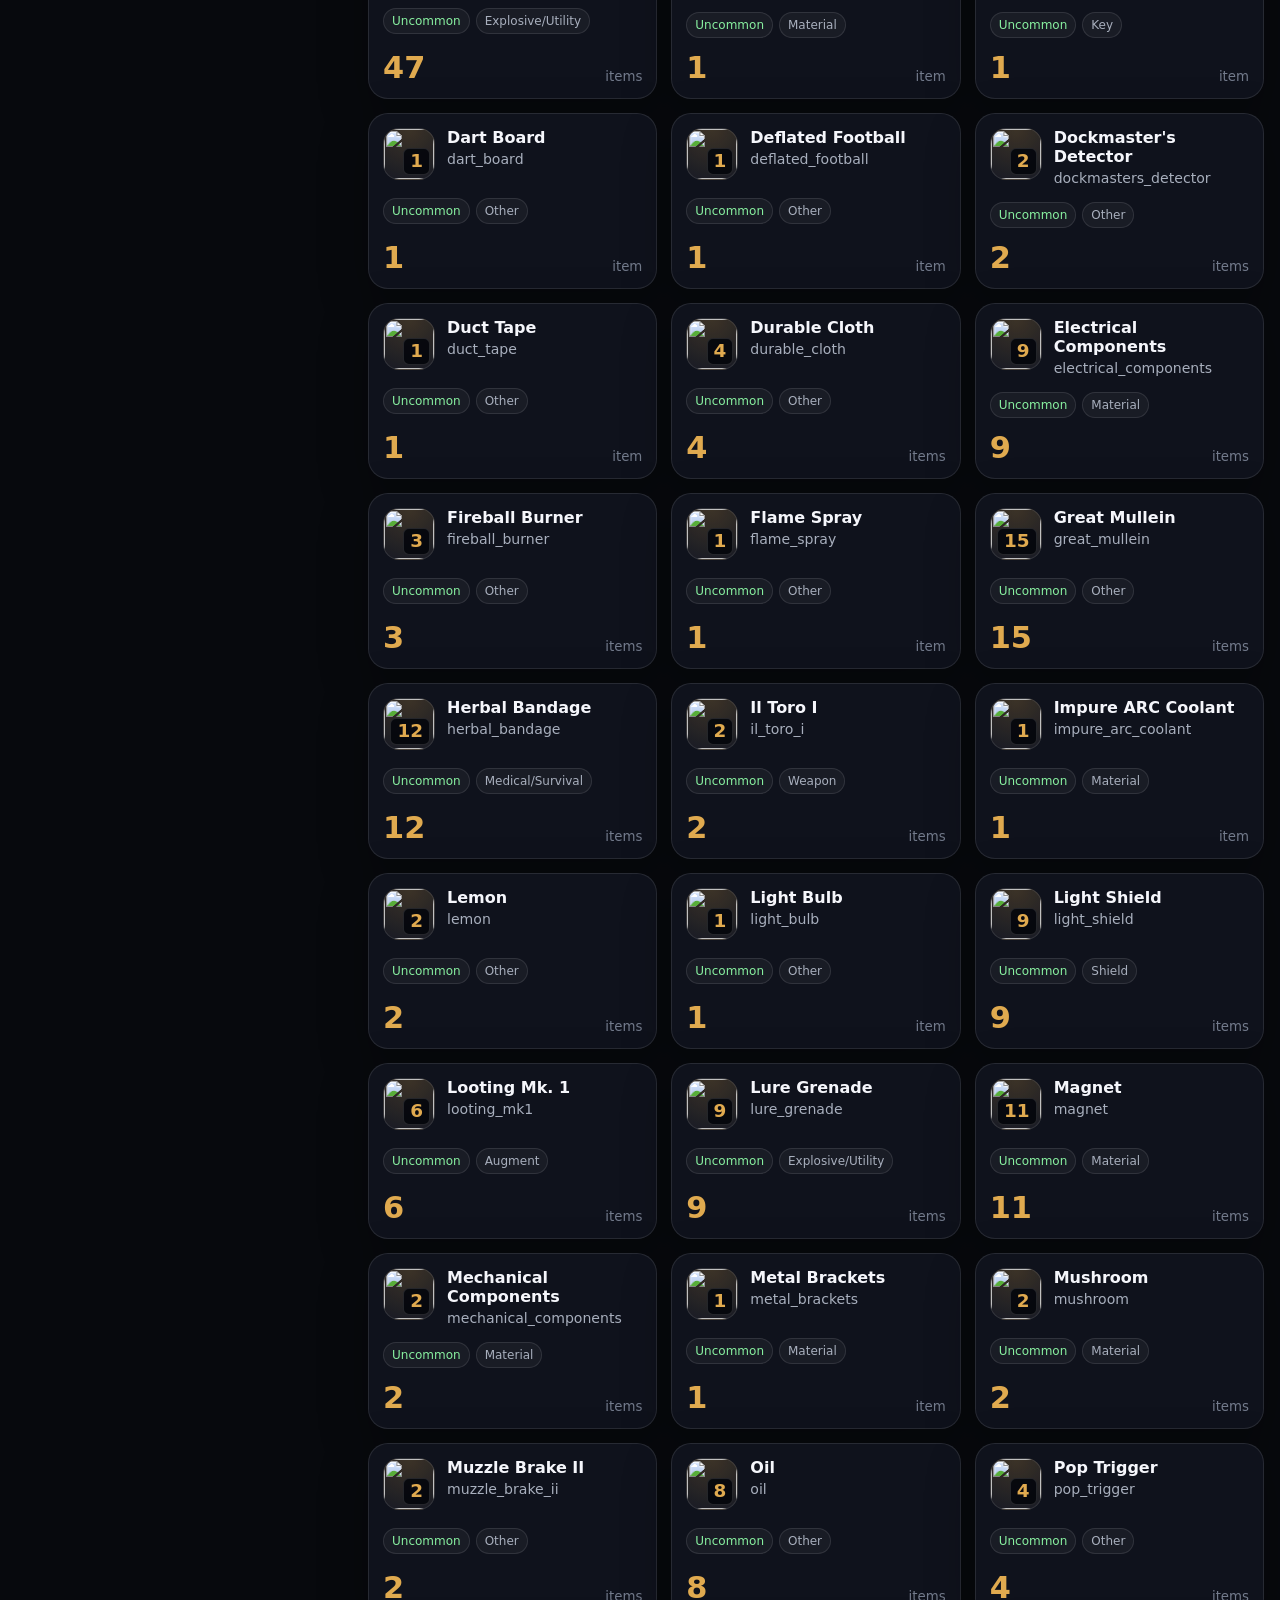
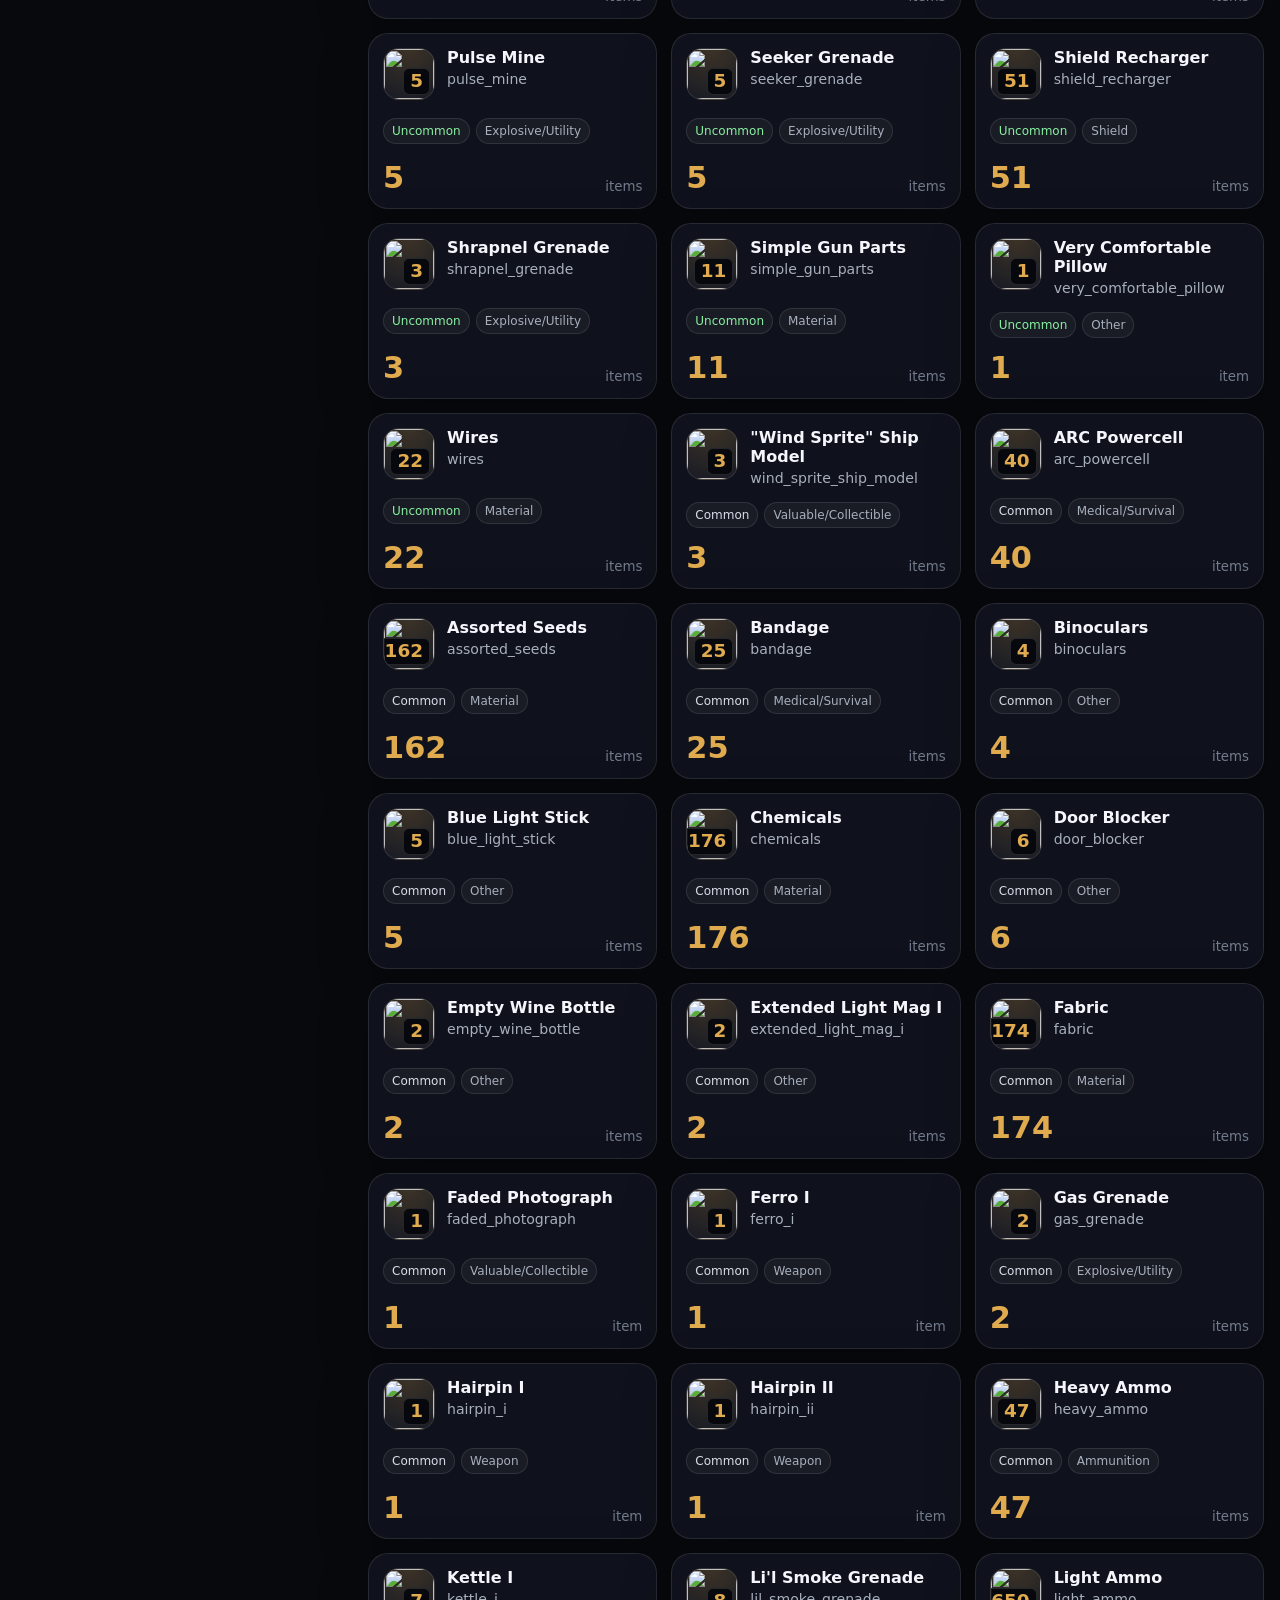
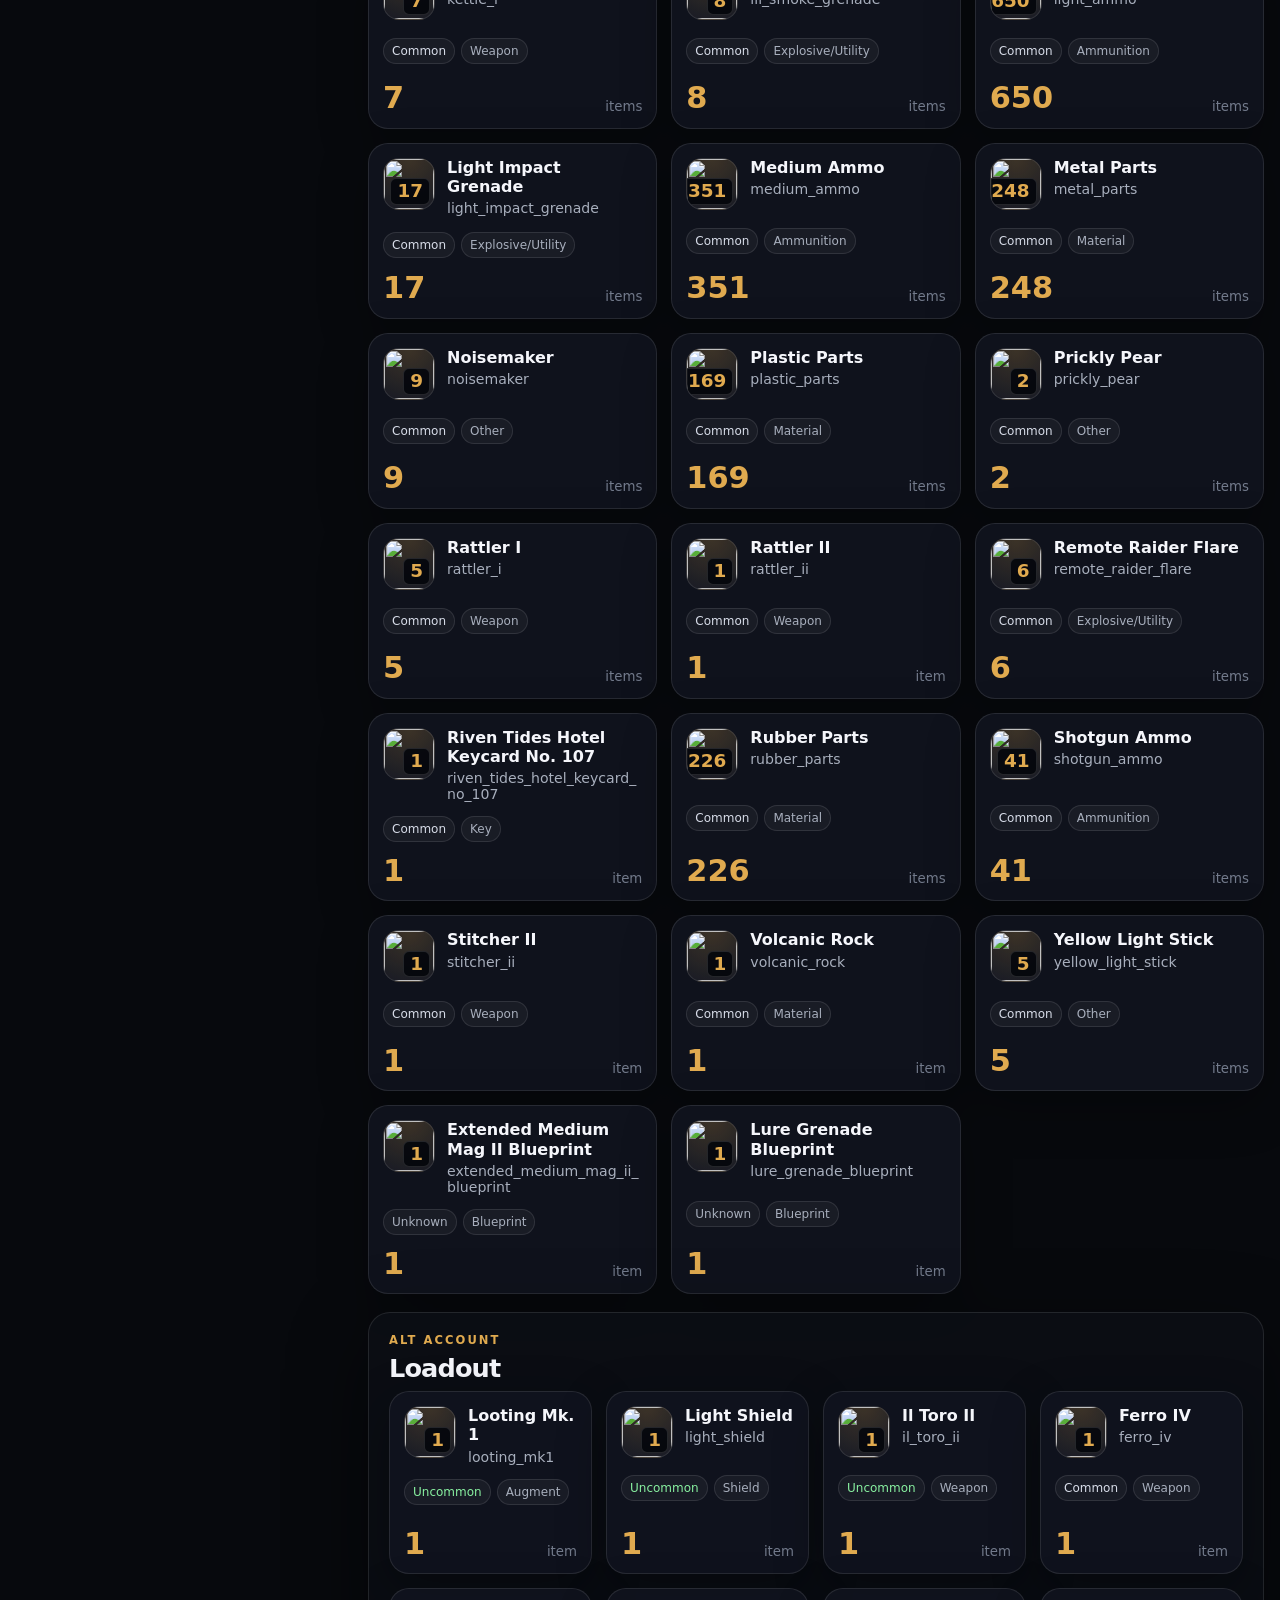
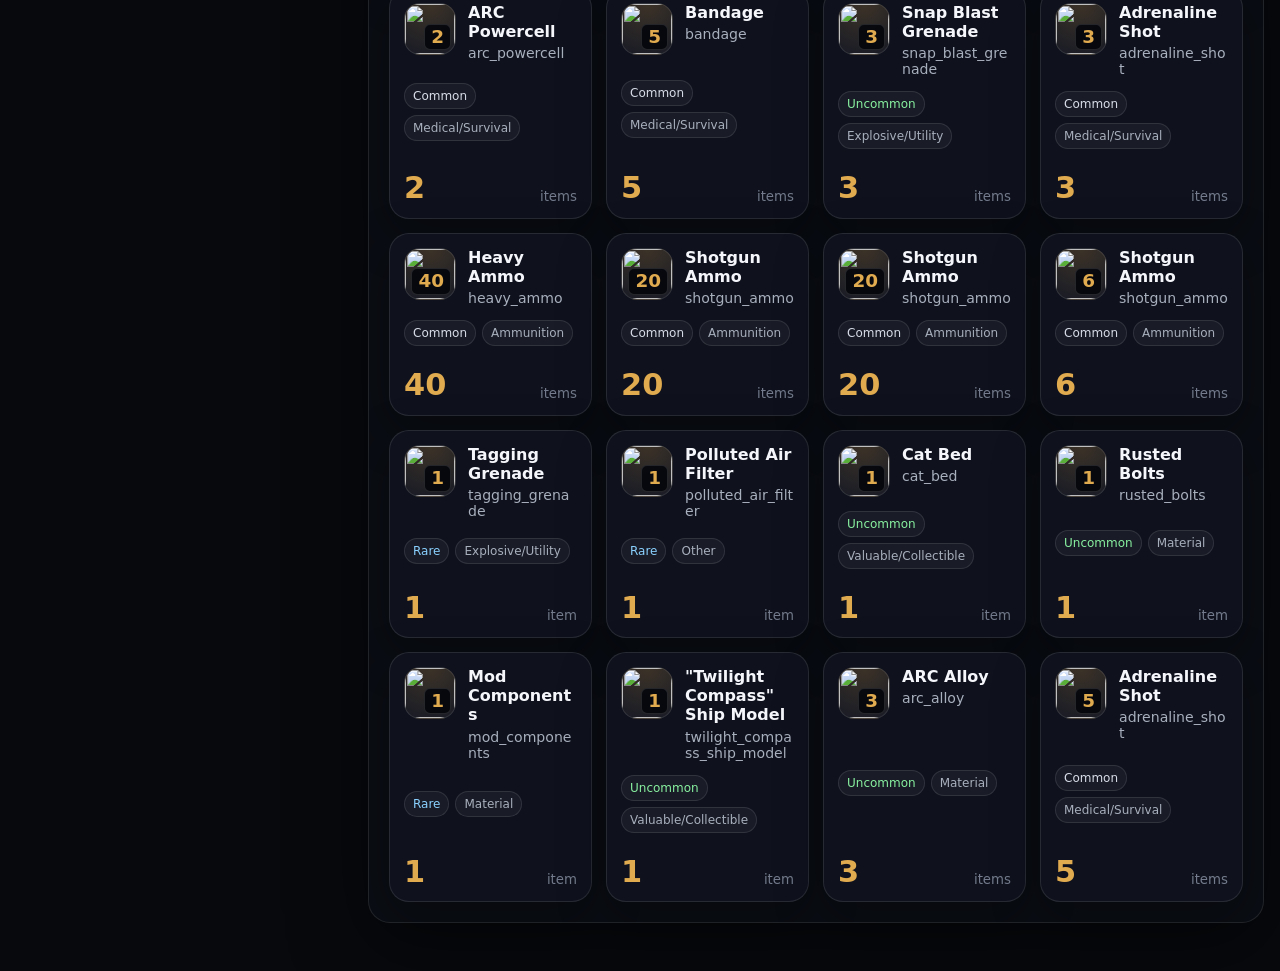
==== commit faa4d434: "v0.1" ====
--- a/alt/index.html
+++ b/alt/index.html
@@ -1,6 +1,8 @@
 <!doctype html>
 <html lang="en">
 <head>
+  <link rel="icon" href="https://sic4riodragon.uk/assets/SicarioDragon.png" />
+  <link rel="apple-touch-icon" href="https://sic4riodragon.uk/assets/SicarioDragon.png" />
   <meta charset="utf-8" />
   <meta name="viewport" content="width=device-width, initial-scale=1" />
 
@@ -18,7 +20,6 @@
       <div>
         <p class="eyebrow">ARC Raiders</p>
         <h1>Alt Stash</h1>
-        <p class="subtext">Static stash view loaded from <code>stash.core.json</code> + <code>stash.alt.json</code>.</p>
       </div>
 
       <div class="top-actions">
@@ -72,10 +73,6 @@
             Owned only
           </label>
         </div>
-
-        <div class="hint">
-          Core stores item names/images/rarity/category. Alt JSON only stores quantities, flags, currencies, and loadout.
-        </div>
       </aside>
 
       <section class="content">
@@ -87,19 +84,10 @@
           </div>
 
           <div class="view-tabs">
-            <button class="view-tab active" data-view="grid">Grid</button>
+            <button class="view-tab active" data-view="grid">Merged</button>
+            <button class="view-tab" data-view="stacks">Game stacks</button>
             <button class="view-tab" data-view="table">Table</button>
           </div>
-        </section>
-
-        <section id="loadoutSection" class="card loadout-section hidden">
-          <div class="section-head">
-            <div>
-              <p class="eyebrow">Loadout</p>
-              <h2>Equipped / carried</h2>
-            </div>
-          </div>
-          <div id="loadoutGrid" class="loadout-grid"></div>
         </section>
 
         <section id="emptyState" class="card empty-state hidden">
@@ -119,11 +107,22 @@
                 <th>Qty</th>
                 <th>Rarity</th>
                 <th>Category</th>
-                <th>Flags</th>
+                <th>ID</th>
               </tr>
             </thead>
             <tbody id="inventoryTable"></tbody>
           </table>
+        </section>
+
+        
+        <section id="loadoutSection" class="card loadout-section hidden">
+          <div class="section-head">
+            <div>
+              <p class="eyebrow">Alt account</p>
+              <h2>Loadout</h2>
+            </div>
+          </div>
+          <div id="loadoutGrid" class="loadout-grid"></div>
         </section>
       </section>
     </main>
--- a/assets/css/main.css
+++ b/assets/css/main.css
@@ -699,3 +699,40 @@
 .item-card.compact .item-bottom {
   margin-top: 10px;
 }
+.item-card h3,
+.item-top p,
+td {
+  overflow-wrap: anywhere;
+  word-break: break-word;
+}
+
+.item-card h3 {
+  line-height: 1.2;
+}
+
+.item-top {
+  min-width: 0;
+}
+
+.item-top > div:last-child {
+  min-width: 0;
+}
+
+.item-card.is-needed,
+.item-card.is-safe {
+  border-color: var(--border);
+}
+
+.item-card.is-needed::before,
+.item-card.is-safe::before {
+  content: none;
+  display: none;
+}
+
+.view-tabs {
+  flex-wrap: wrap;
+}
+
+.inventory-grid {
+  align-items: stretch;
+}
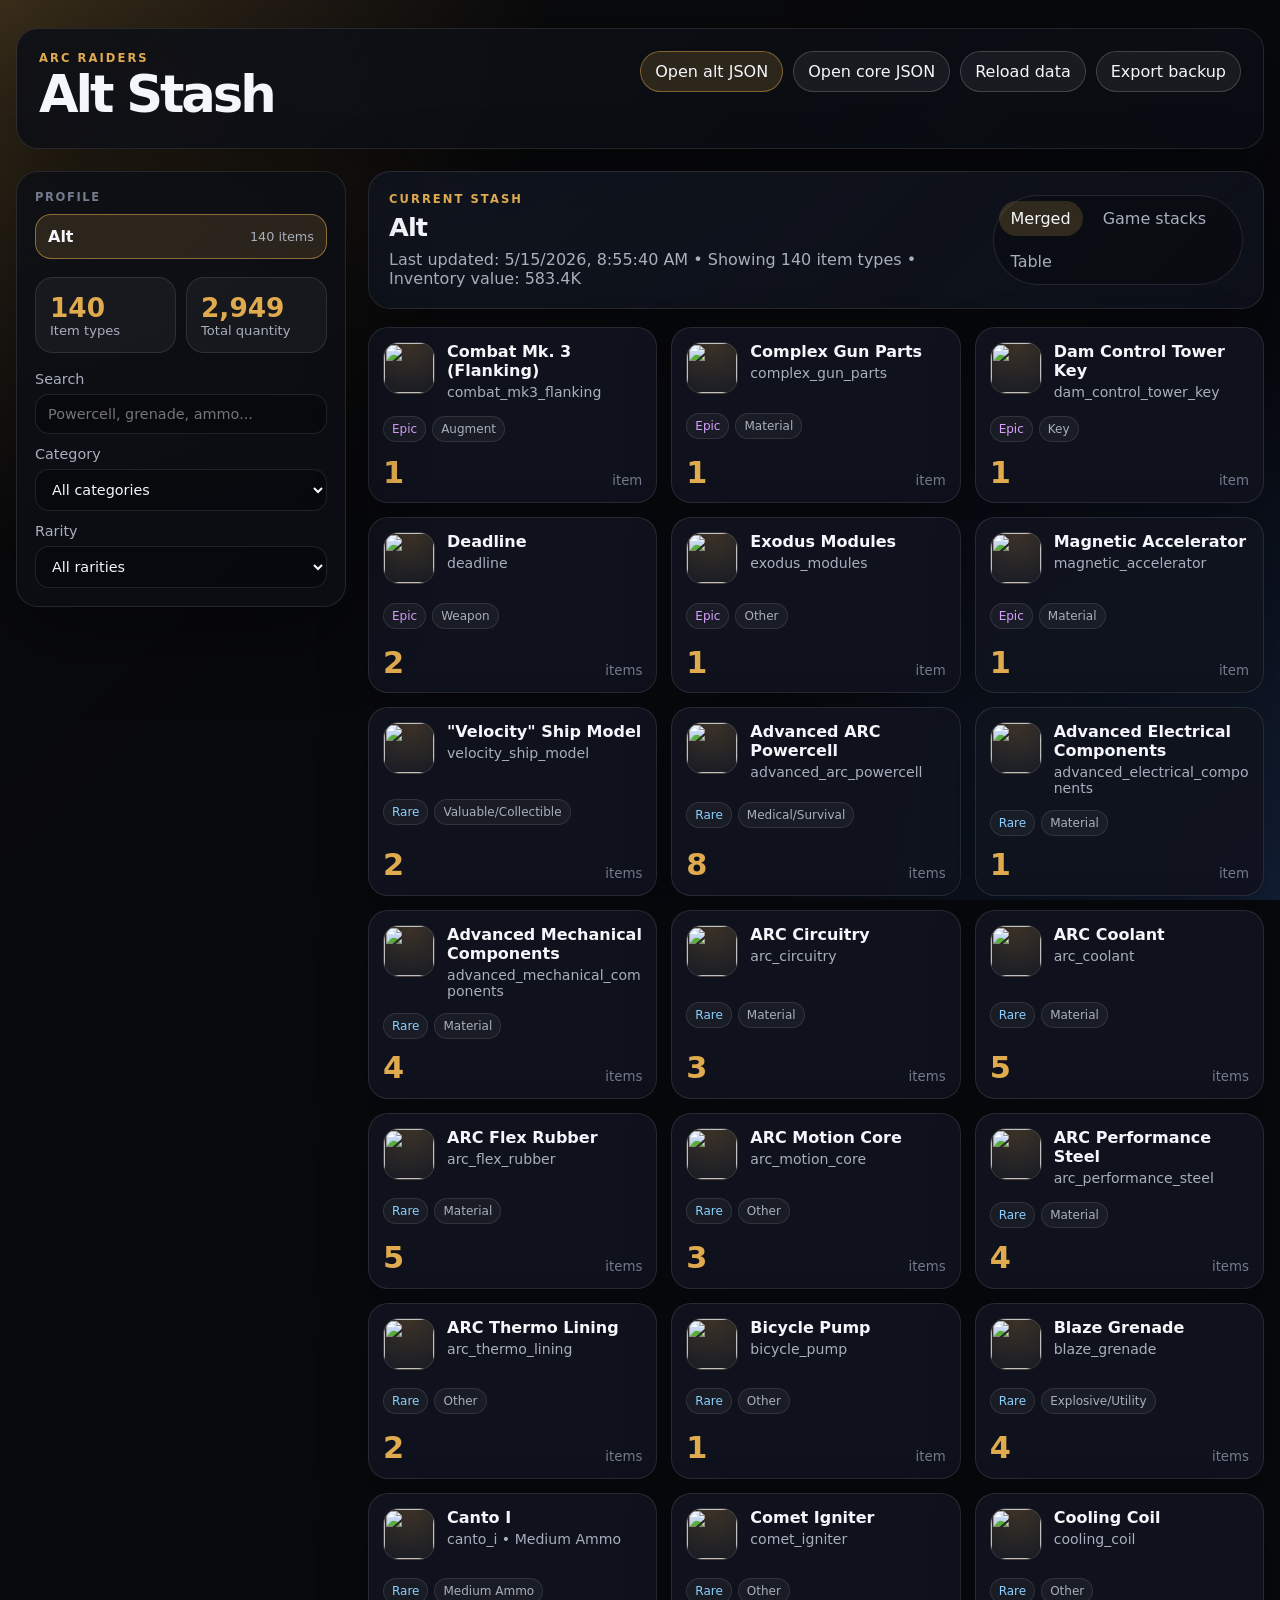
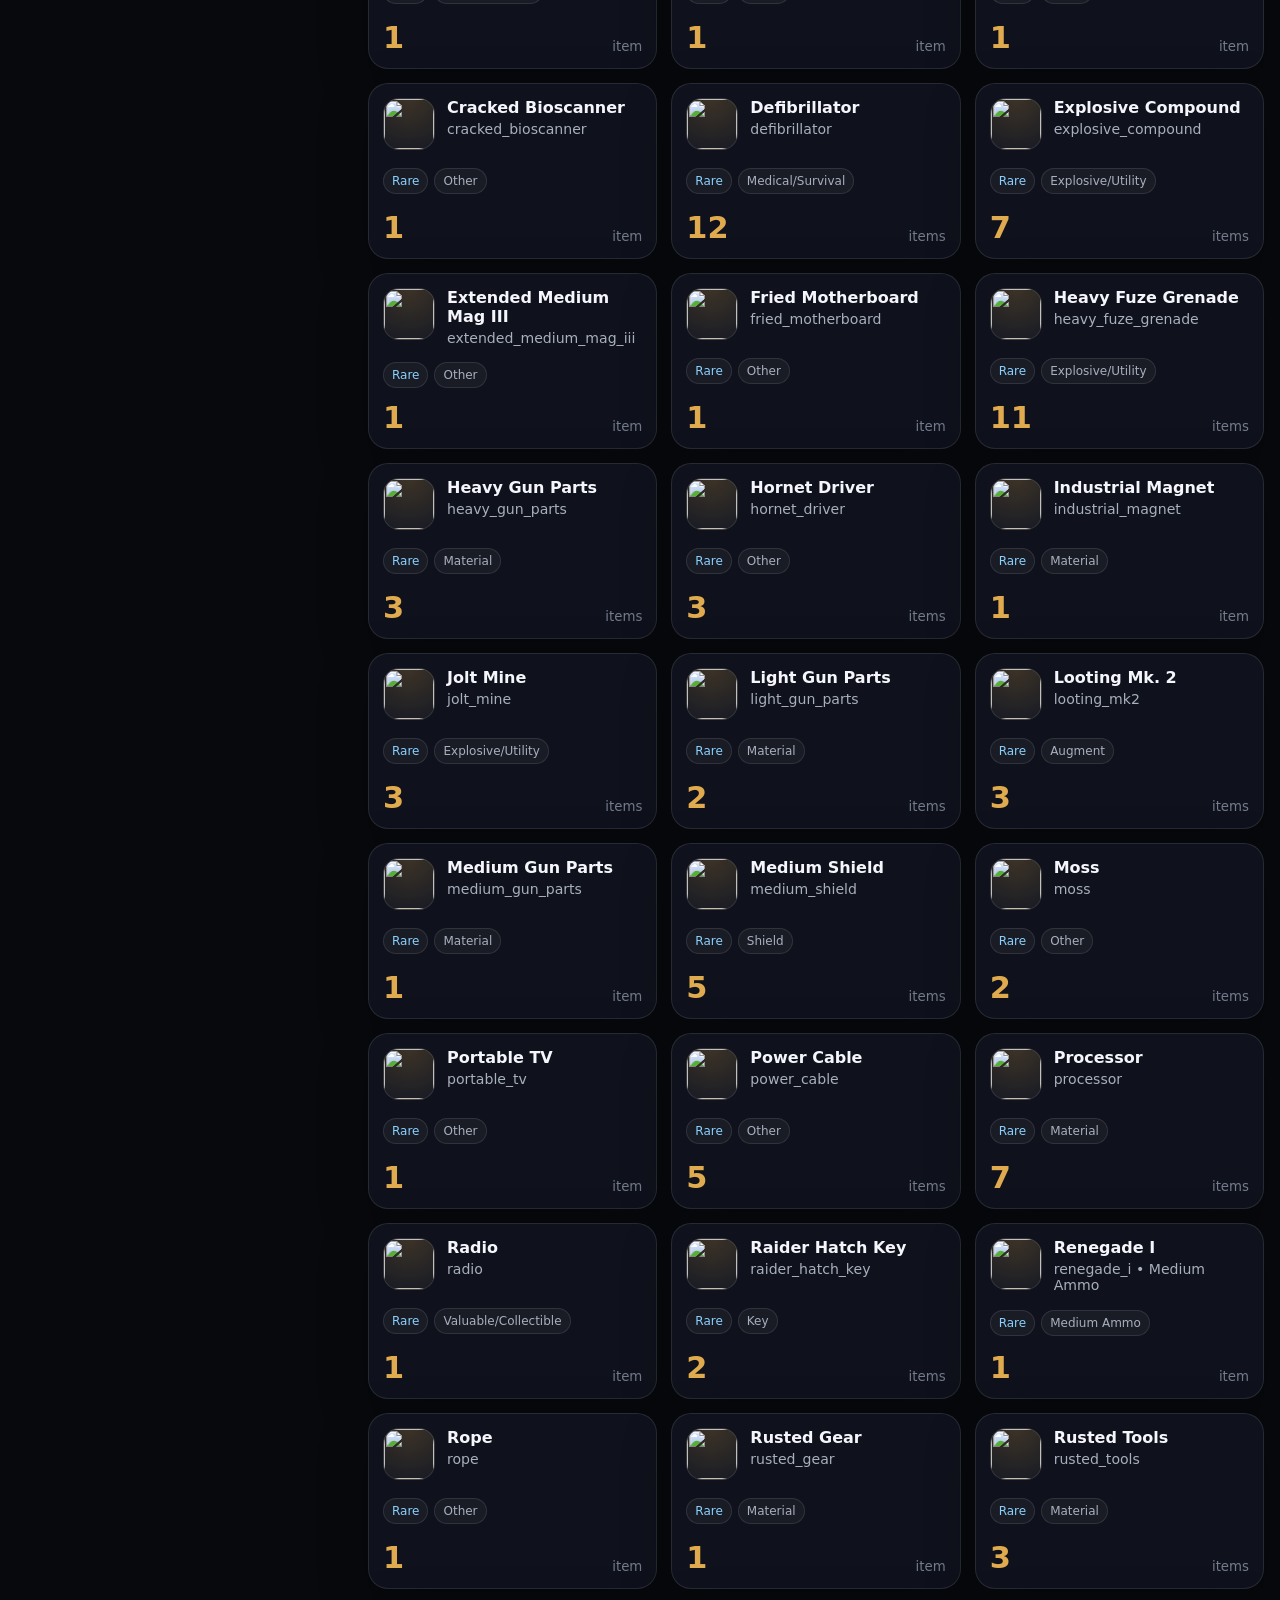
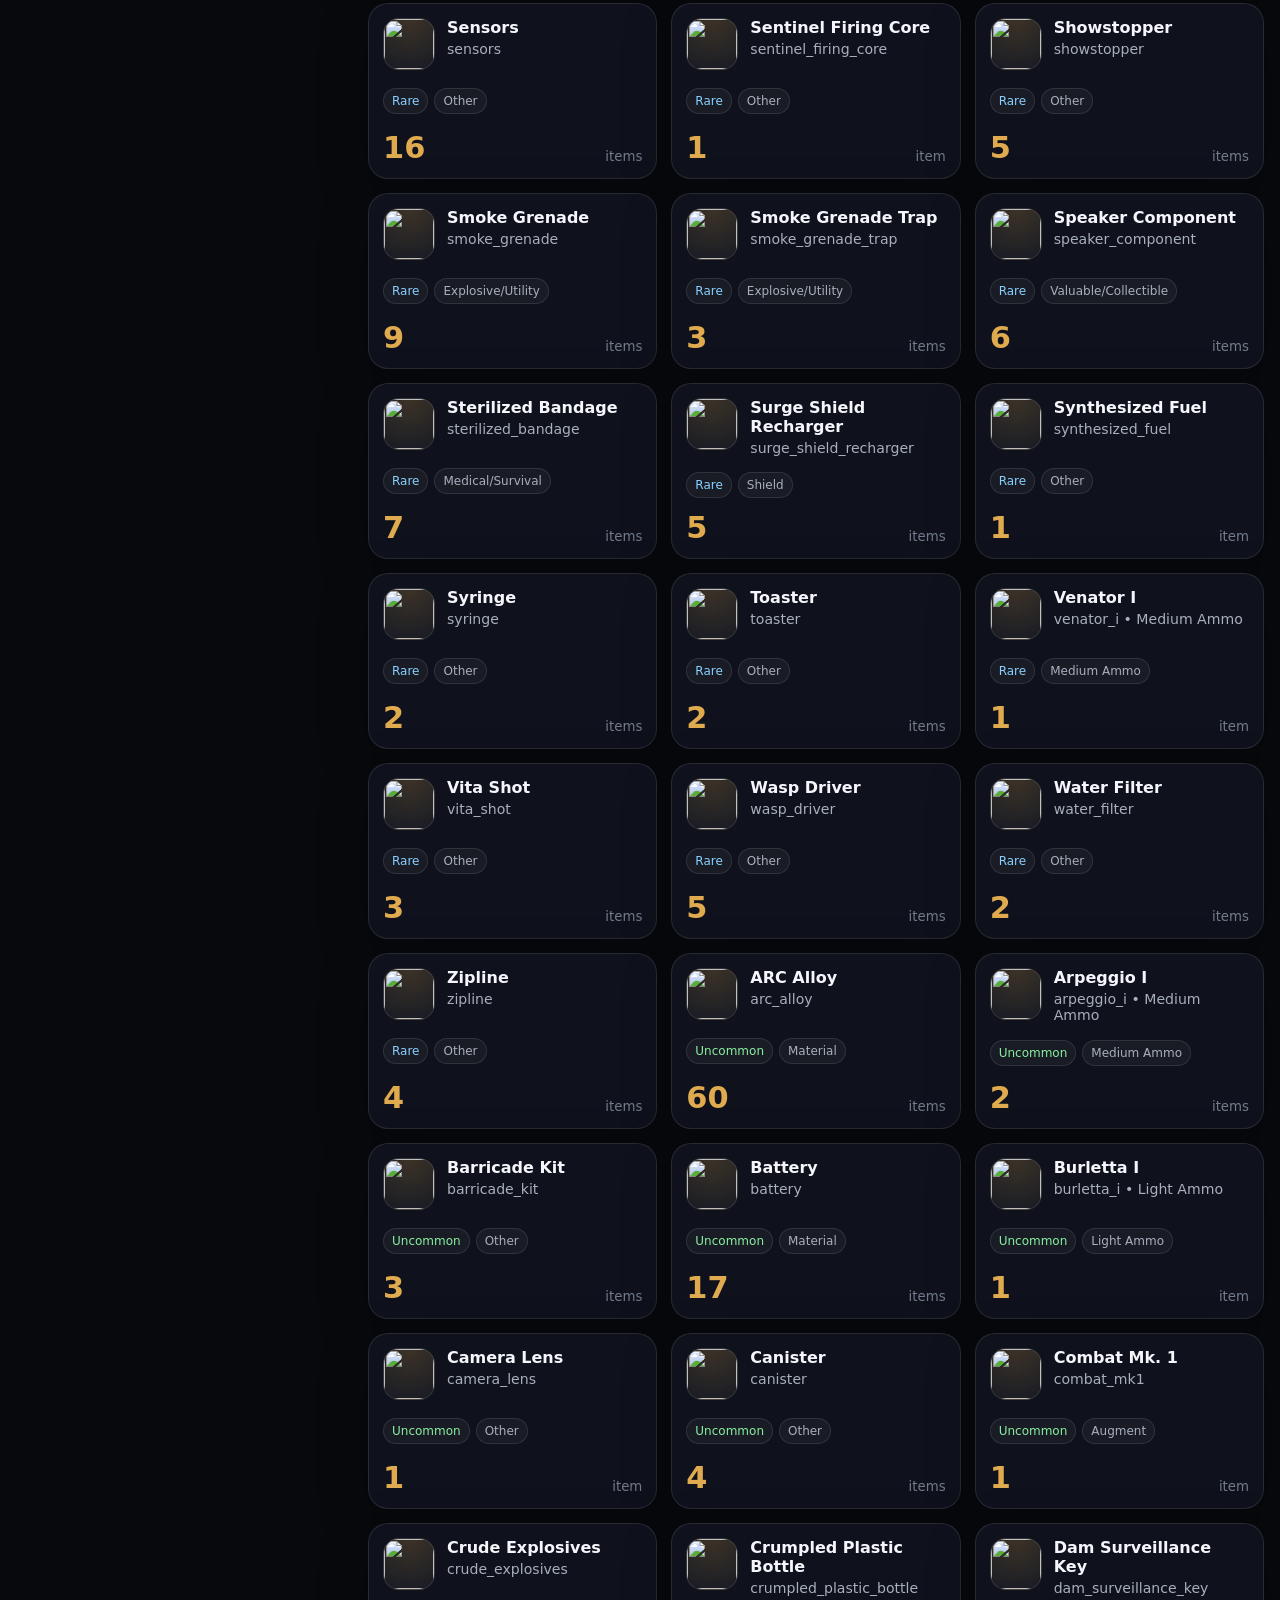
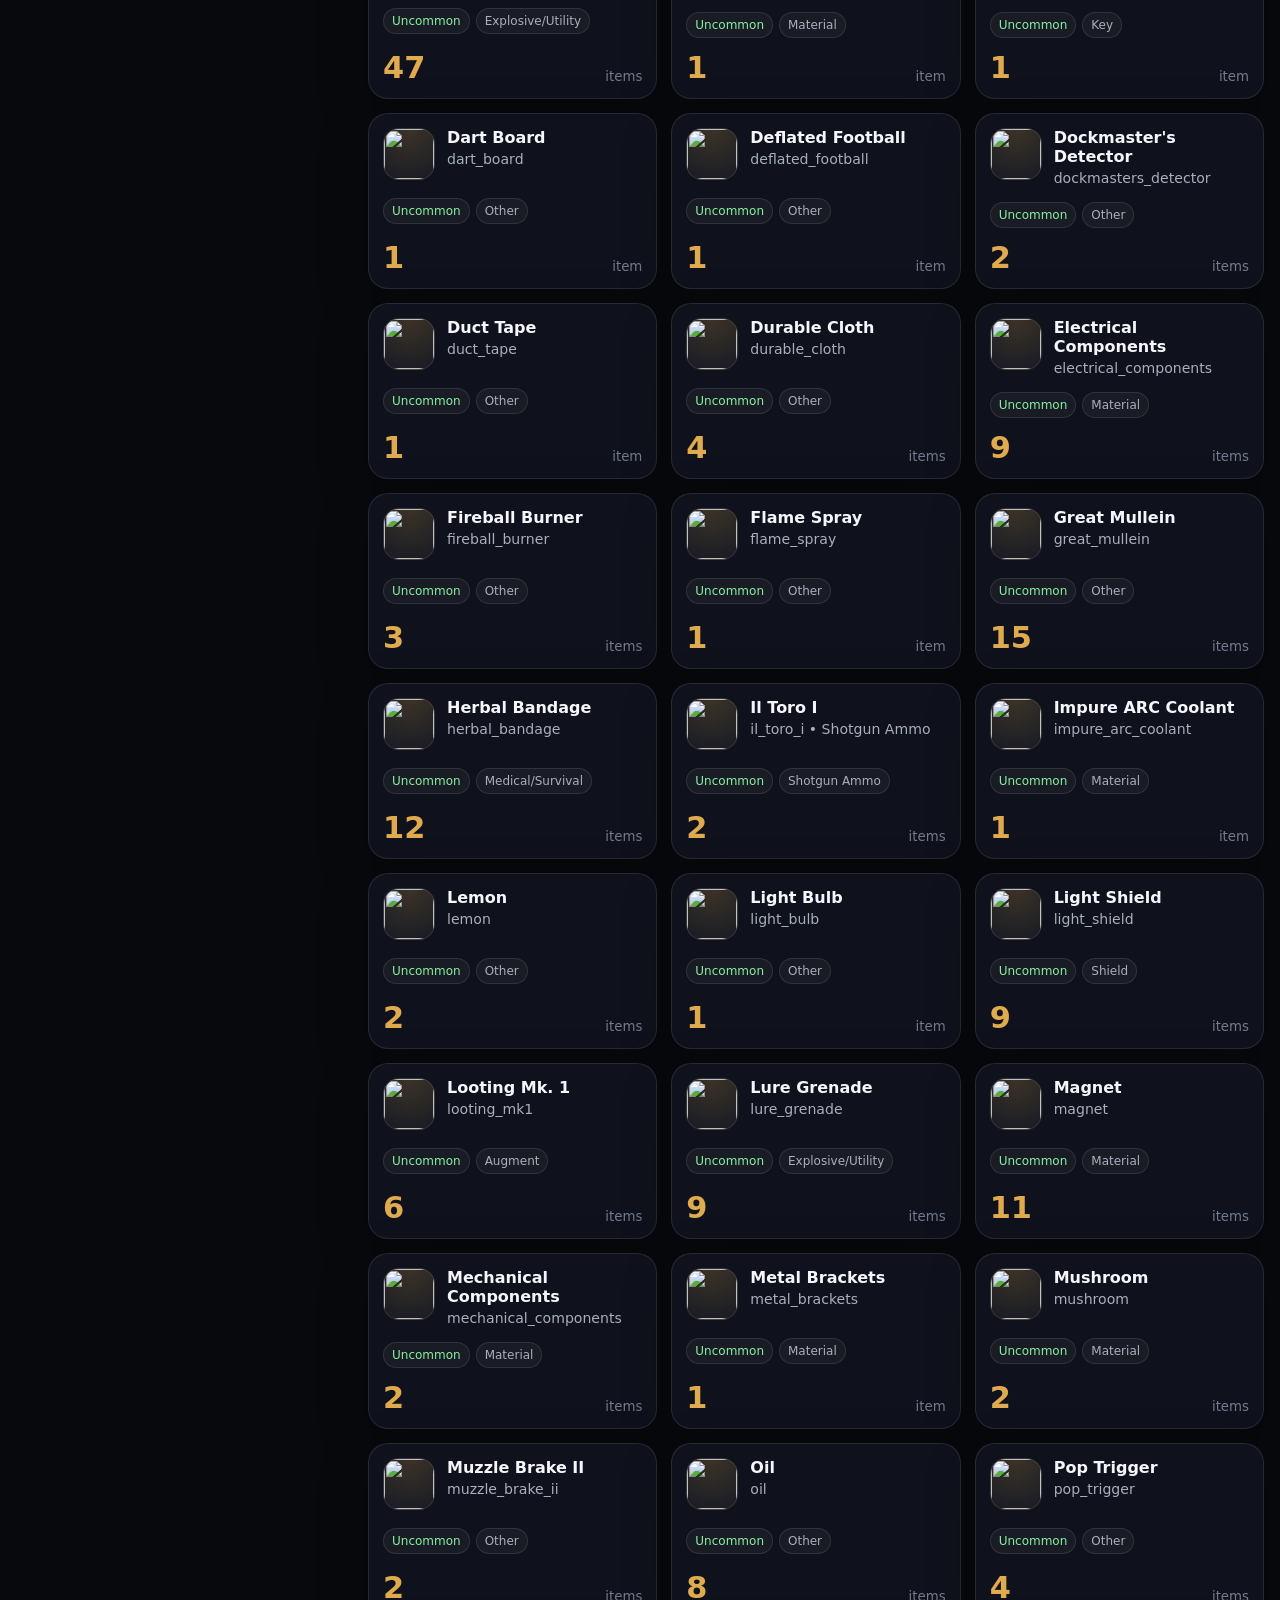
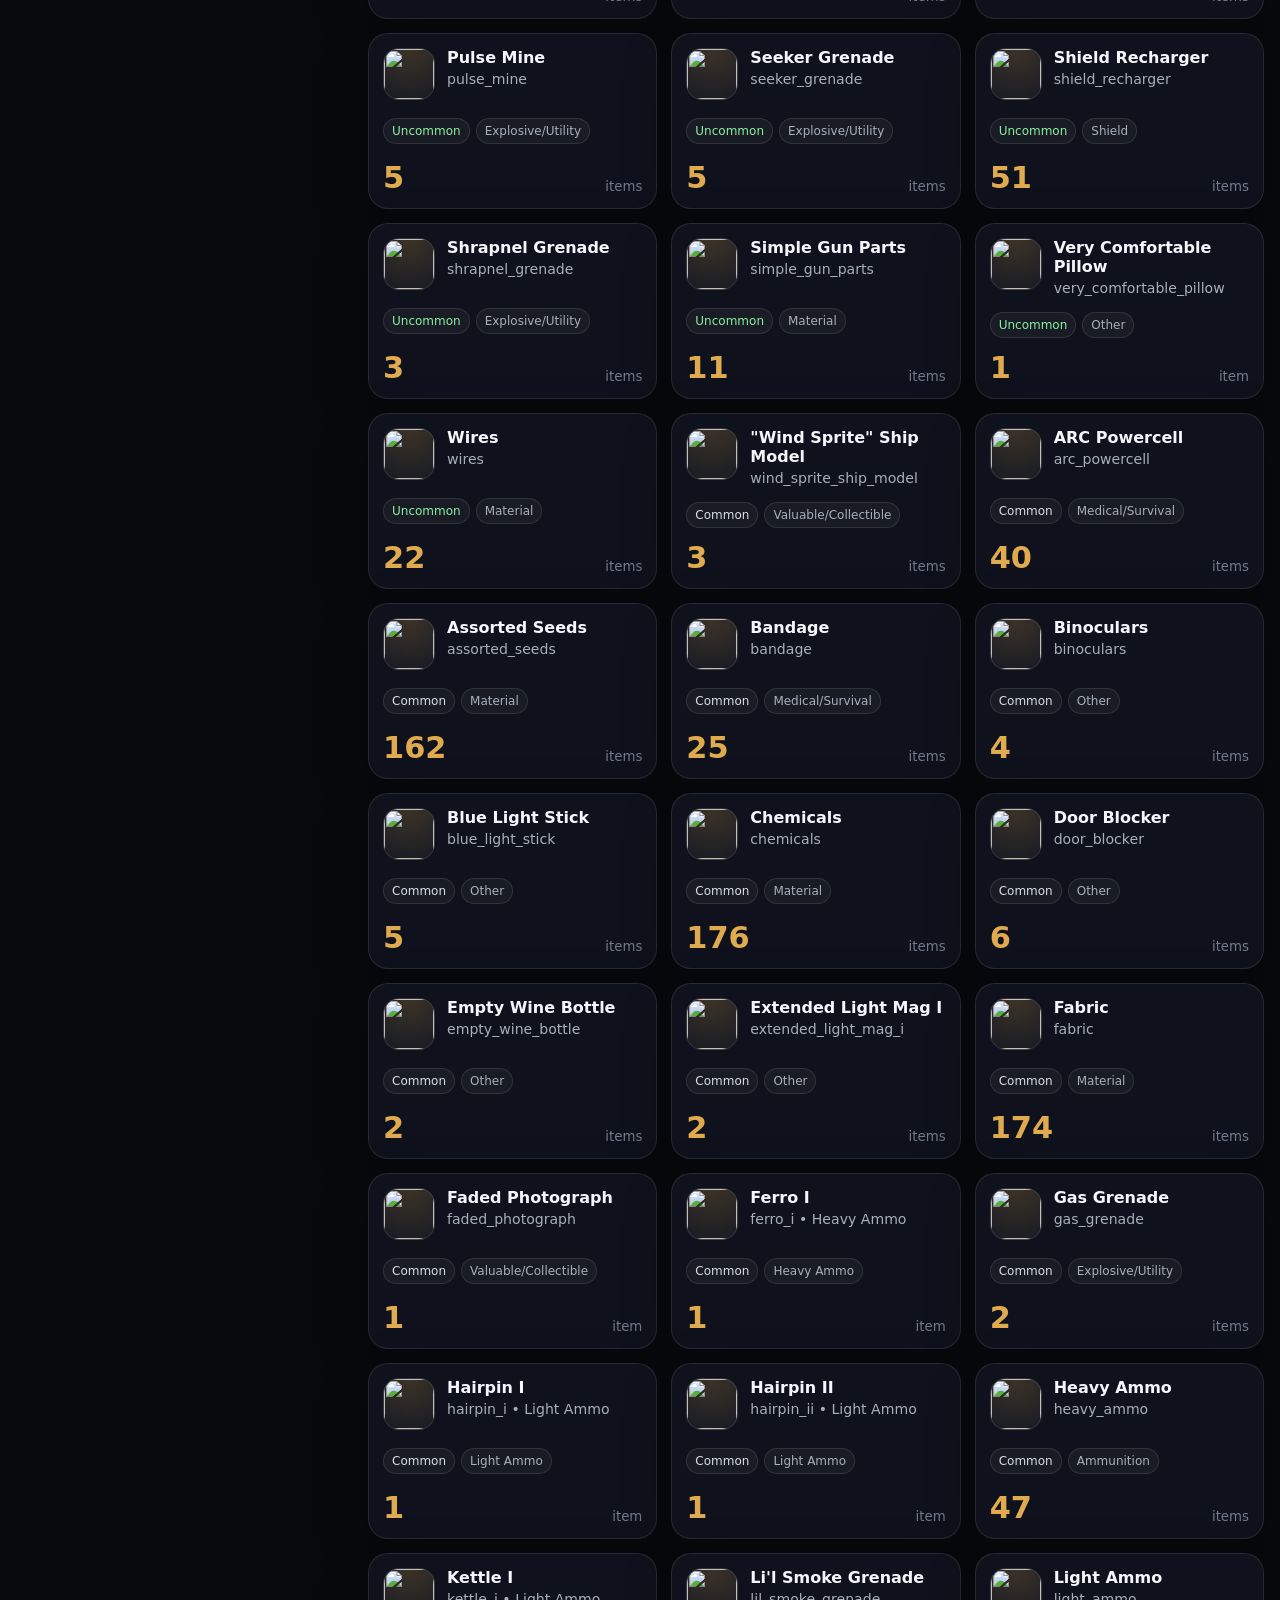
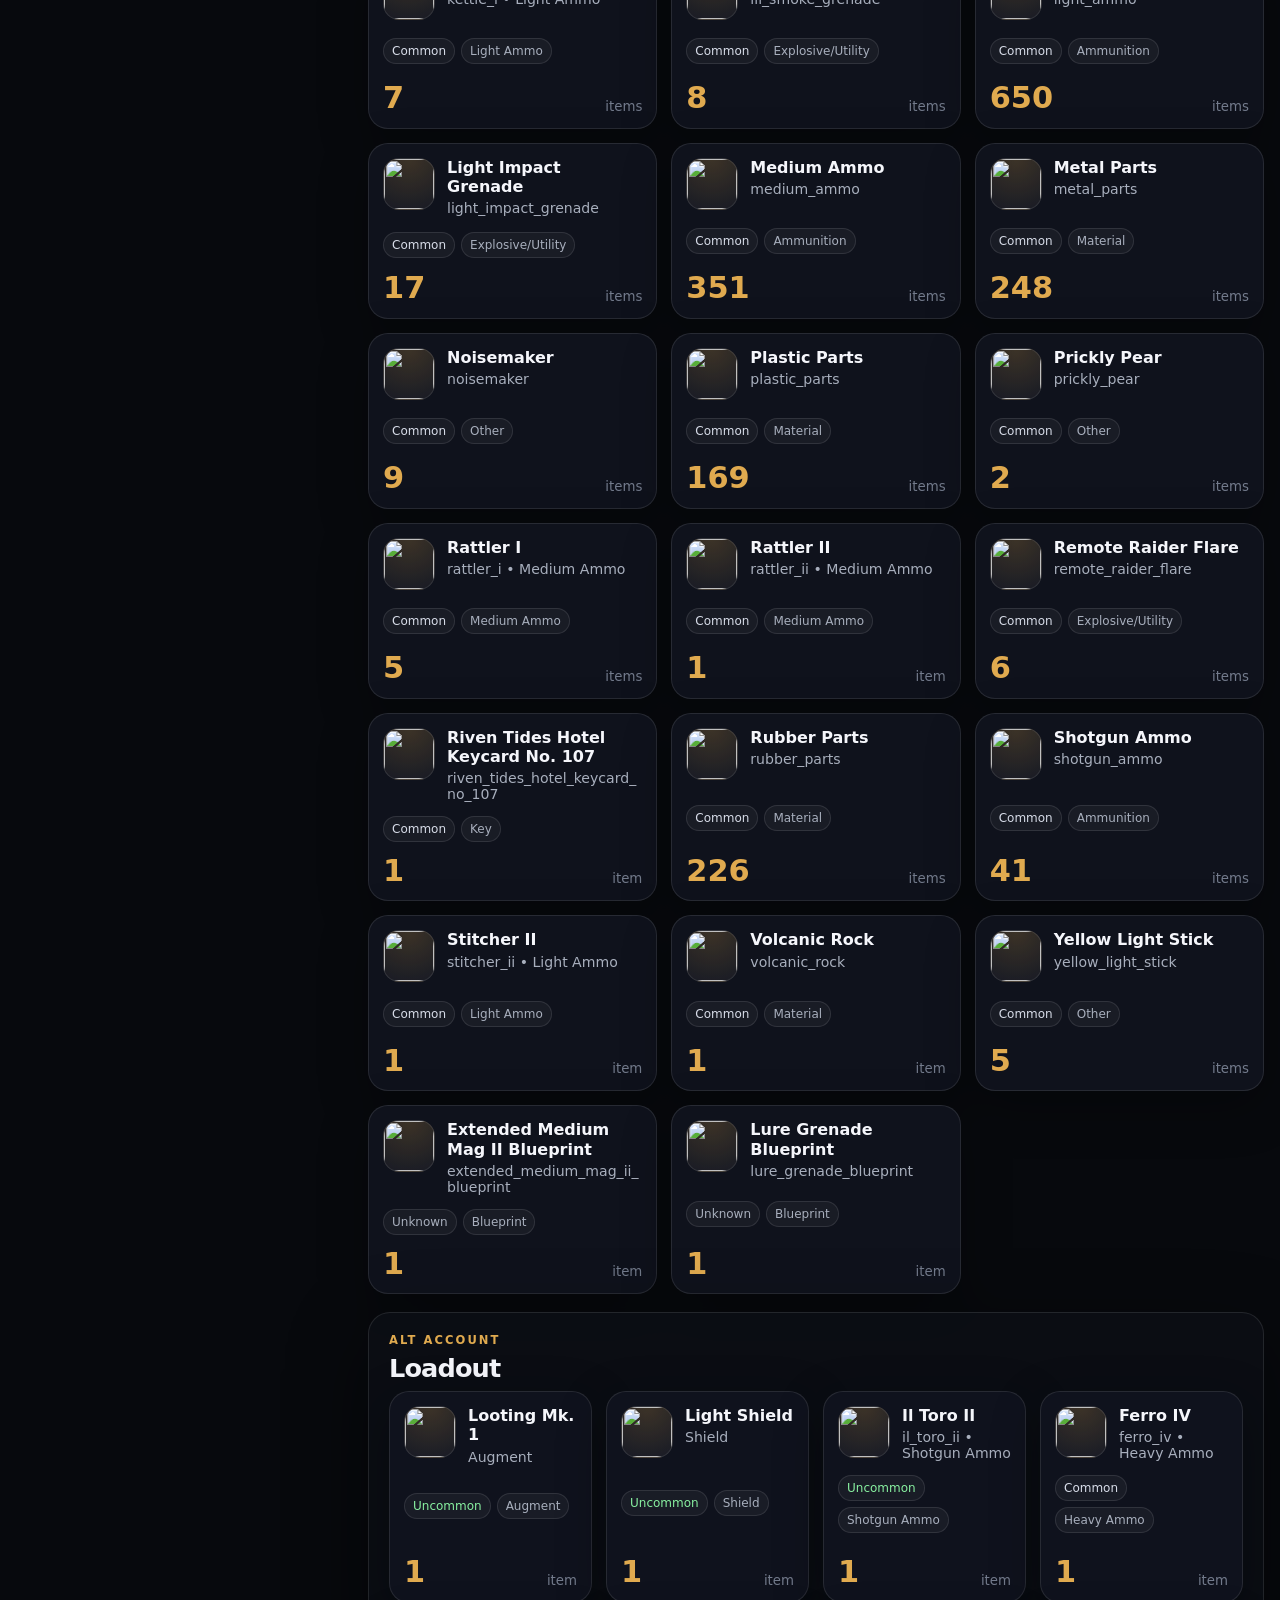
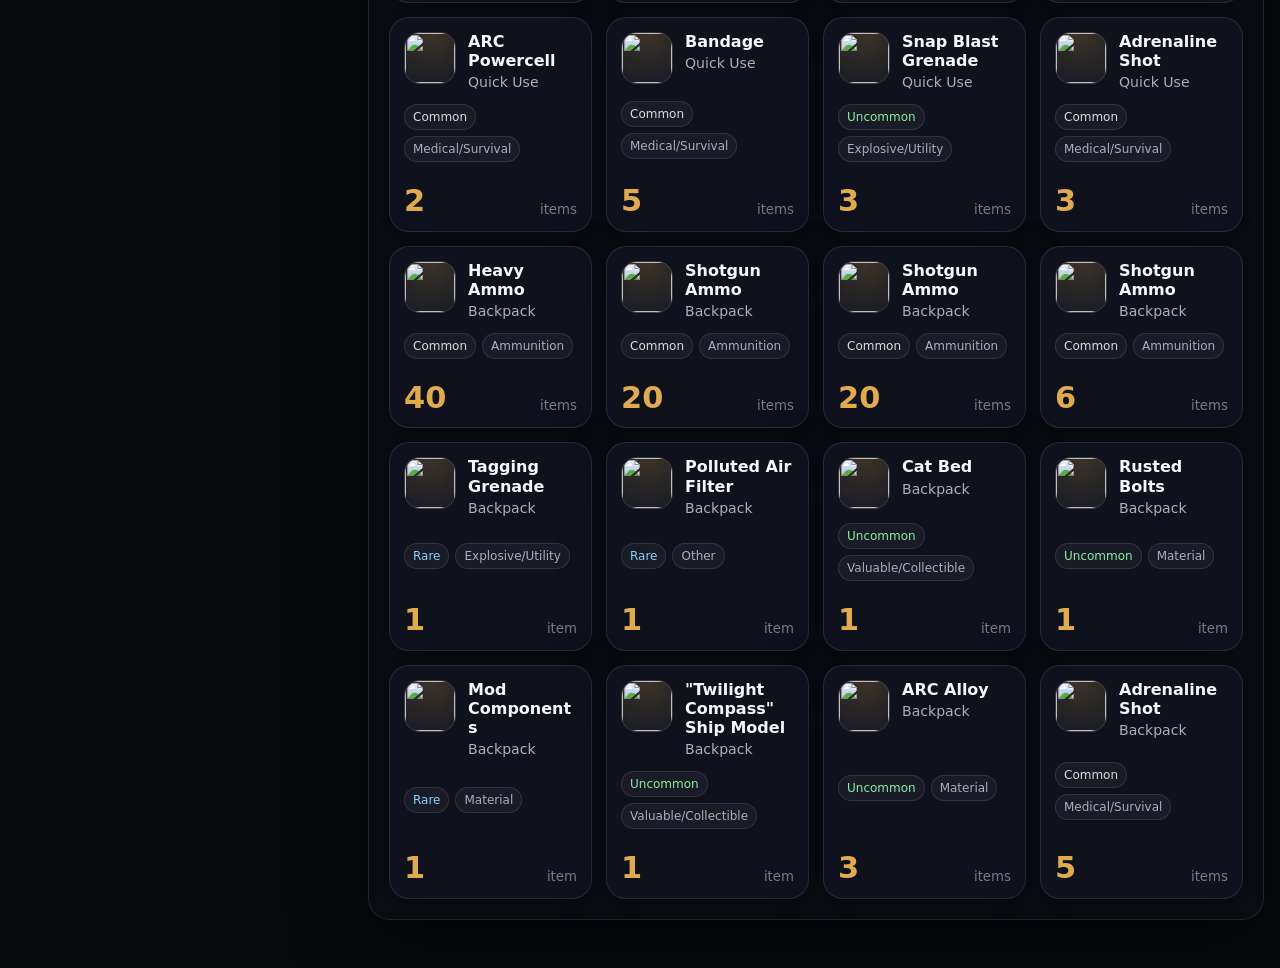
==== commit f4b44776: "update index" ====
--- a/alt/index.html
+++ b/alt/index.html
@@ -66,11 +66,6 @@
             <select id="rarityFilter">
               <option value="all">All rarities</option>
             </select>
-          </label>
-
-          <label class="check-row">
-            <input id="ownedOnly" type="checkbox" checked />
-            Owned only
           </label>
         </div>
       </aside>
--- a/assets/css/main.css
+++ b/assets/css/main.css
@@ -736,3 +736,7 @@
 .inventory-grid {
   align-items: stretch;
 }
+
+.item-icon .qty-badge {
+  display: none;
+}
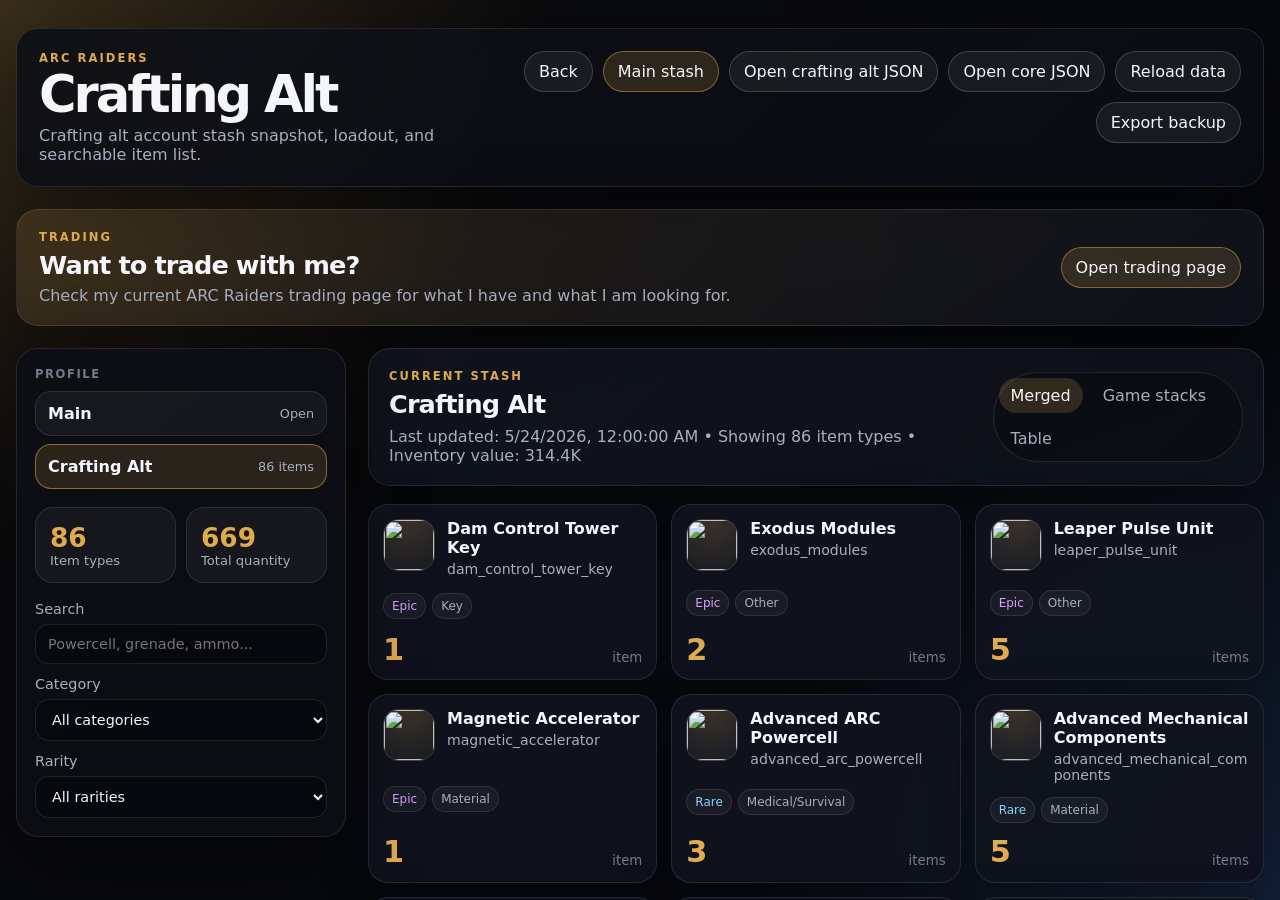
==== commit 55e4f0e6: "update" ====
--- a/alt/index.html
+++ b/alt/index.html
@@ -1,159 +1,13 @@
 <!doctype html>
 <html lang="en">
 <head>
-  <link rel="icon" href="https://sic4riodragon.uk/assets/SicarioDragon.png" />
-  <link rel="apple-touch-icon" href="https://sic4riodragon.uk/assets/SicarioDragon.png" />
   <meta charset="utf-8" />
+  <meta http-equiv="refresh" content="0; url=../crafting-alt/" />
   <meta name="viewport" content="width=device-width, initial-scale=1" />
-
-  <title>Alt Stash - Sic4rio ARC Stash</title>
-  <meta name="description" content="Alt stash tracker for ARC Raiders." />
-
-  <link rel="stylesheet" href="../assets/css/main.css" />
+  <title>Redirecting - Sic4rio ARC Stash</title>
+  <link rel="canonical" href="../crafting-alt/" />
 </head>
 <body>
-  <div class="page-bg"></div>
-  <div class="page-overlay"></div>
-
-  <div class="app-shell">
-    <header class="topbar">
-      <div>
-        <p class="eyebrow">ARC Raiders</p>
-        <h1>Alt Stash</h1>
-      </div>
-
-      <div class="top-actions">
-        <a class="btn primary" href="../data/stash.alt.json" target="_blank" rel="noopener">Open alt JSON</a>
-        <a class="btn" href="../data/stash.core.json" target="_blank" rel="noopener">Open core JSON</a>
-        <button id="reloadBtn" class="btn">Reload data</button>
-        <button id="exportBtn" class="btn">Export backup</button>
-      </div>
-    </header>
-
-    <main class="layout">
-      <aside class="sidebar card">
-        <div class="profile-block">
-          <p class="small-label">Profile</p>
-          <div id="profileTabs" class="profile-tabs"></div>
-        </div>
-
-        <div class="stats">
-          <div>
-            <span id="totalItems">0</span>
-            <p>Item types</p>
-          </div>
-          <div>
-            <span id="totalQuantity">0</span>
-            <p>Total quantity</p>
-          </div>
-        </div>
-
-        <div class="filters">
-          <label>
-            Search
-            <input id="searchInput" type="search" placeholder="Powercell, grenade, ammo..." />
-          </label>
-
-          <label>
-            Category
-            <select id="categoryFilter">
-              <option value="all">All categories</option>
-            </select>
-          </label>
-
-          <label>
-            Rarity
-            <select id="rarityFilter">
-              <option value="all">All rarities</option>
-            </select>
-          </label>
-        </div>
-      </aside>
-
-      <section class="content">
-        <section class="card hero-card">
-          <div>
-            <p class="eyebrow">Current stash</p>
-            <h2 id="profileTitle">Alt</h2>
-            <p id="lastUpdated" class="subtext">Loading...</p>
-          </div>
-
-          <div class="view-tabs">
-            <button class="view-tab active" data-view="grid">Merged</button>
-            <button class="view-tab" data-view="stacks">Game stacks</button>
-            <button class="view-tab" data-view="table">Table</button>
-          </div>
-        </section>
-
-        <section id="emptyState" class="card empty-state hidden">
-          <h2>No stash data found</h2>
-          <p>
-            Check that <code>data/stash.core.json</code> and <code>data/stash.alt.json</code> exist.
-          </p>
-        </section>
-
-        <section id="inventoryGrid" class="inventory-grid"></section>
-
-        <section id="inventoryTableWrap" class="card table-wrap hidden">
-          <table>
-            <thead>
-              <tr>
-                <th>Item</th>
-                <th>Qty</th>
-                <th>Rarity</th>
-                <th>Category</th>
-                <th>ID</th>
-              </tr>
-            </thead>
-            <tbody id="inventoryTable"></tbody>
-          </table>
-        </section>
-
-        
-        <section id="loadoutSection" class="card loadout-section hidden">
-          <div class="section-head">
-            <div>
-              <p class="eyebrow">Alt account</p>
-              <h2>Loadout</h2>
-            </div>
-          </div>
-          <div id="loadoutGrid" class="loadout-grid"></div>
-        </section>
-      </section>
-    </main>
-  </div>
-
-  <template id="itemCardTemplate">
-    <article class="item-card">
-      <div class="item-top">
-        <div class="item-icon">
-          <span></span>
-        </div>
-        <div>
-          <h3></h3>
-          <p></p>
-        </div>
-      </div>
-
-      <div class="item-meta">
-        <span class="pill rarity"></span>
-        <span class="pill category"></span>
-      </div>
-
-      <div class="item-bottom">
-        <strong></strong>
-        <small></small>
-      </div>
-    </article>
-  </template>
-
-  <script>
-    window.STASH_CONFIG = {
-      pageTitle: "Alt",
-      coreFile: "../data/stash.core.json",
-      stashFile: "../data/stash.alt.json"
-    };
-  </script>
-  <script src="../assets/js/app.js"></script>
+  <p>Redirecting to <a href="../crafting-alt/">Crafting Alt</a>...</p>
 </body>
-</html>
+</html>
